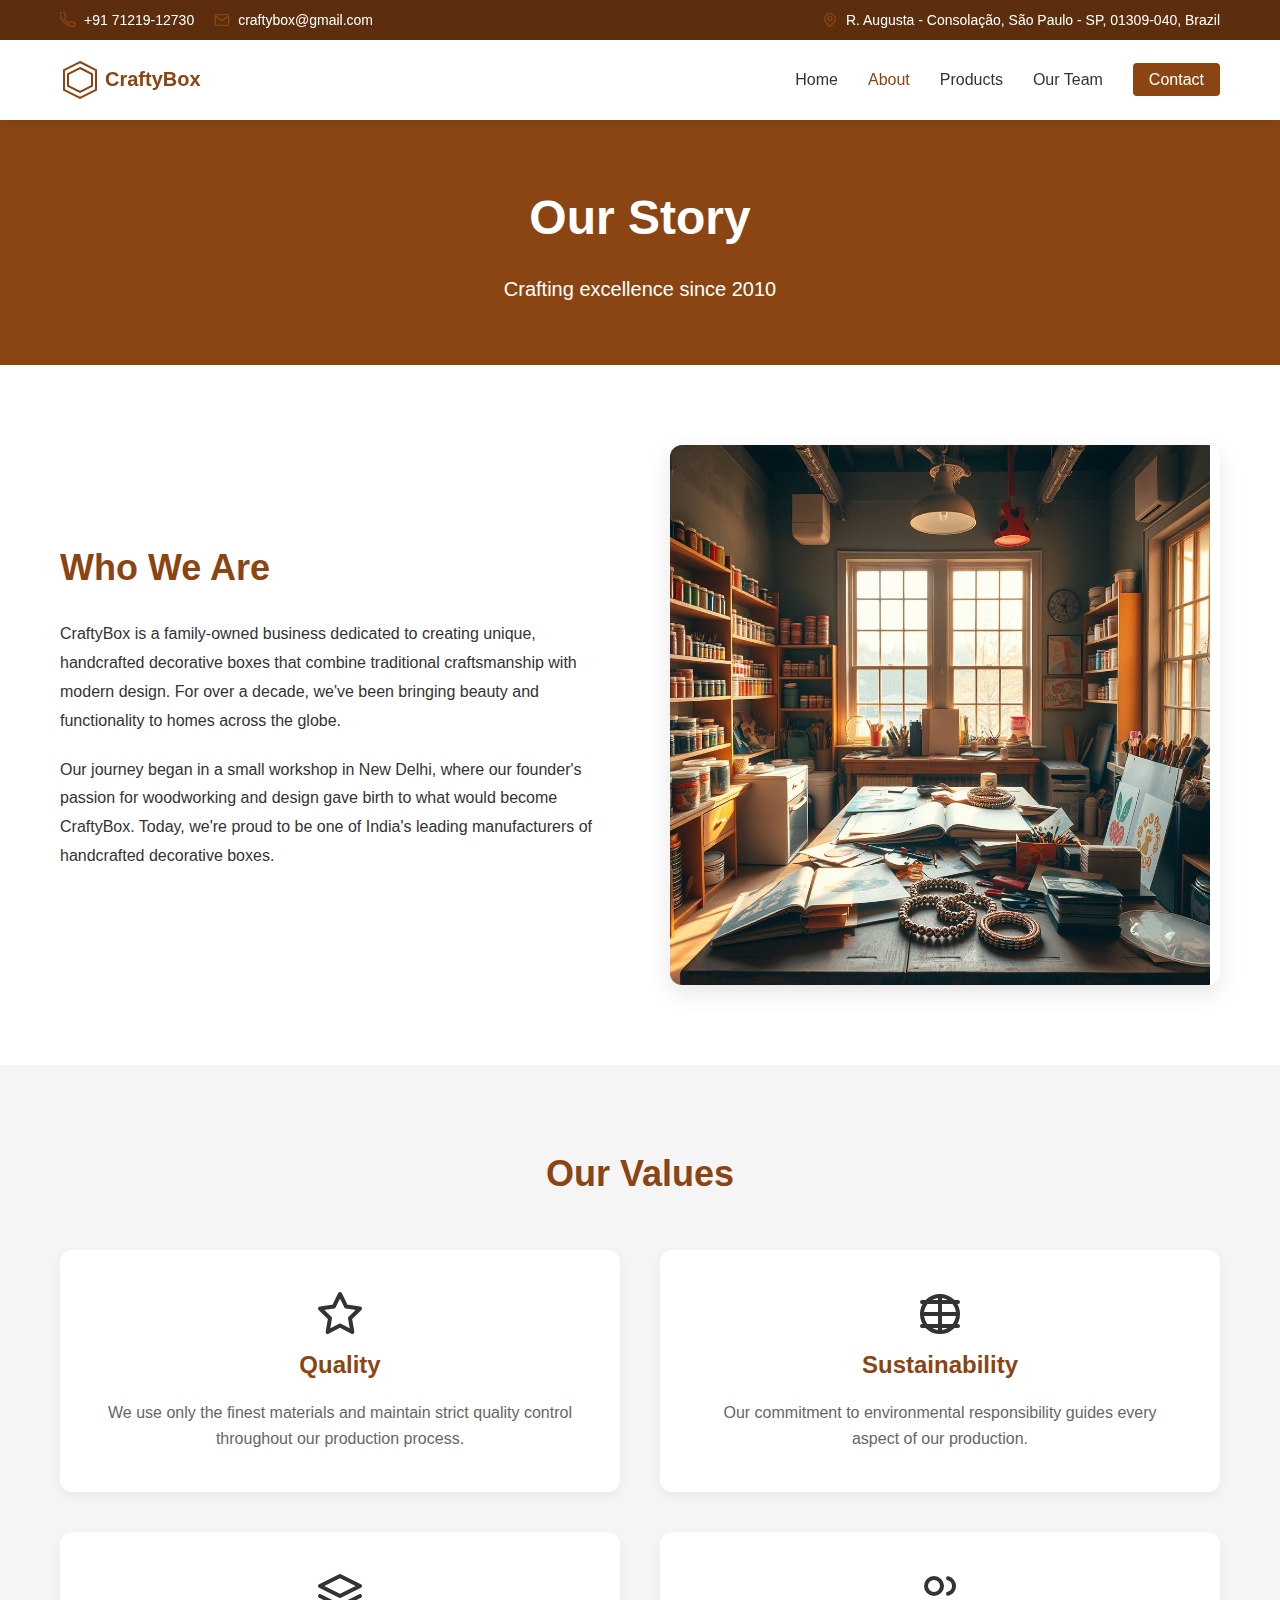
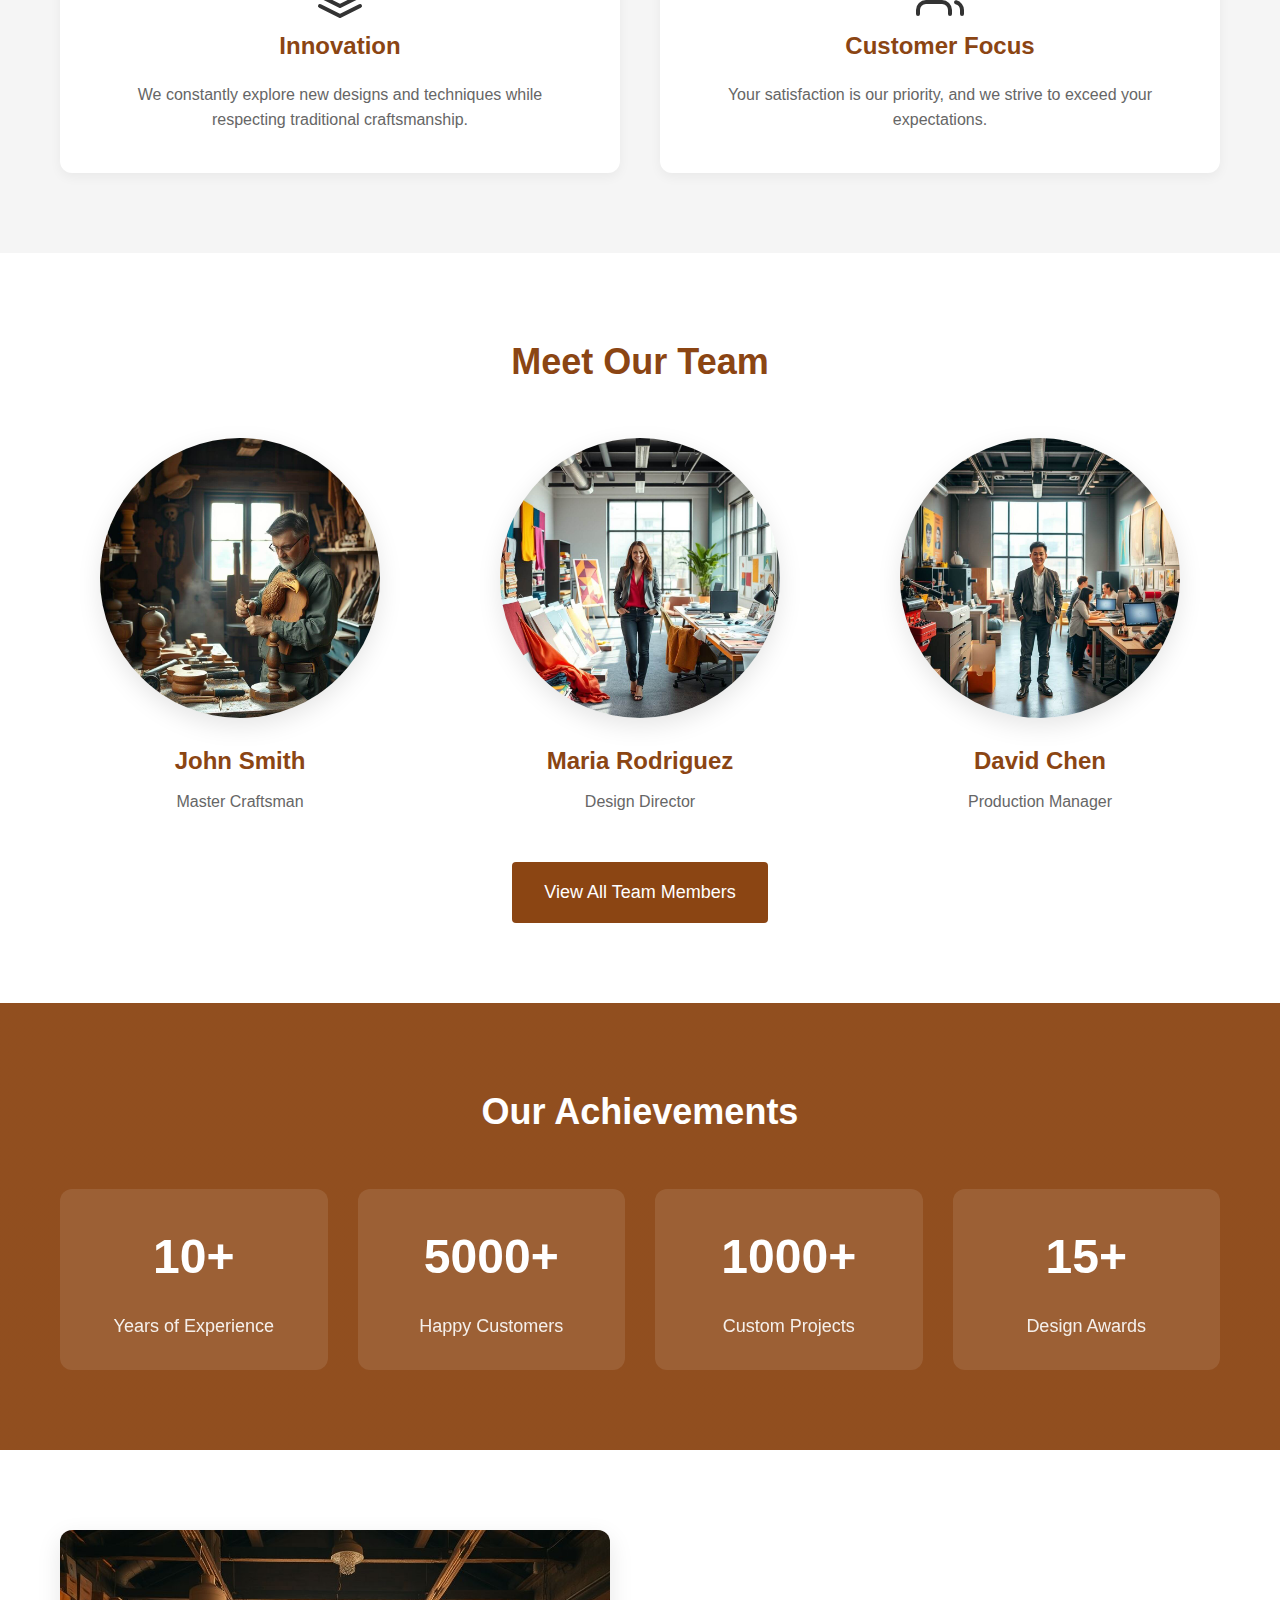
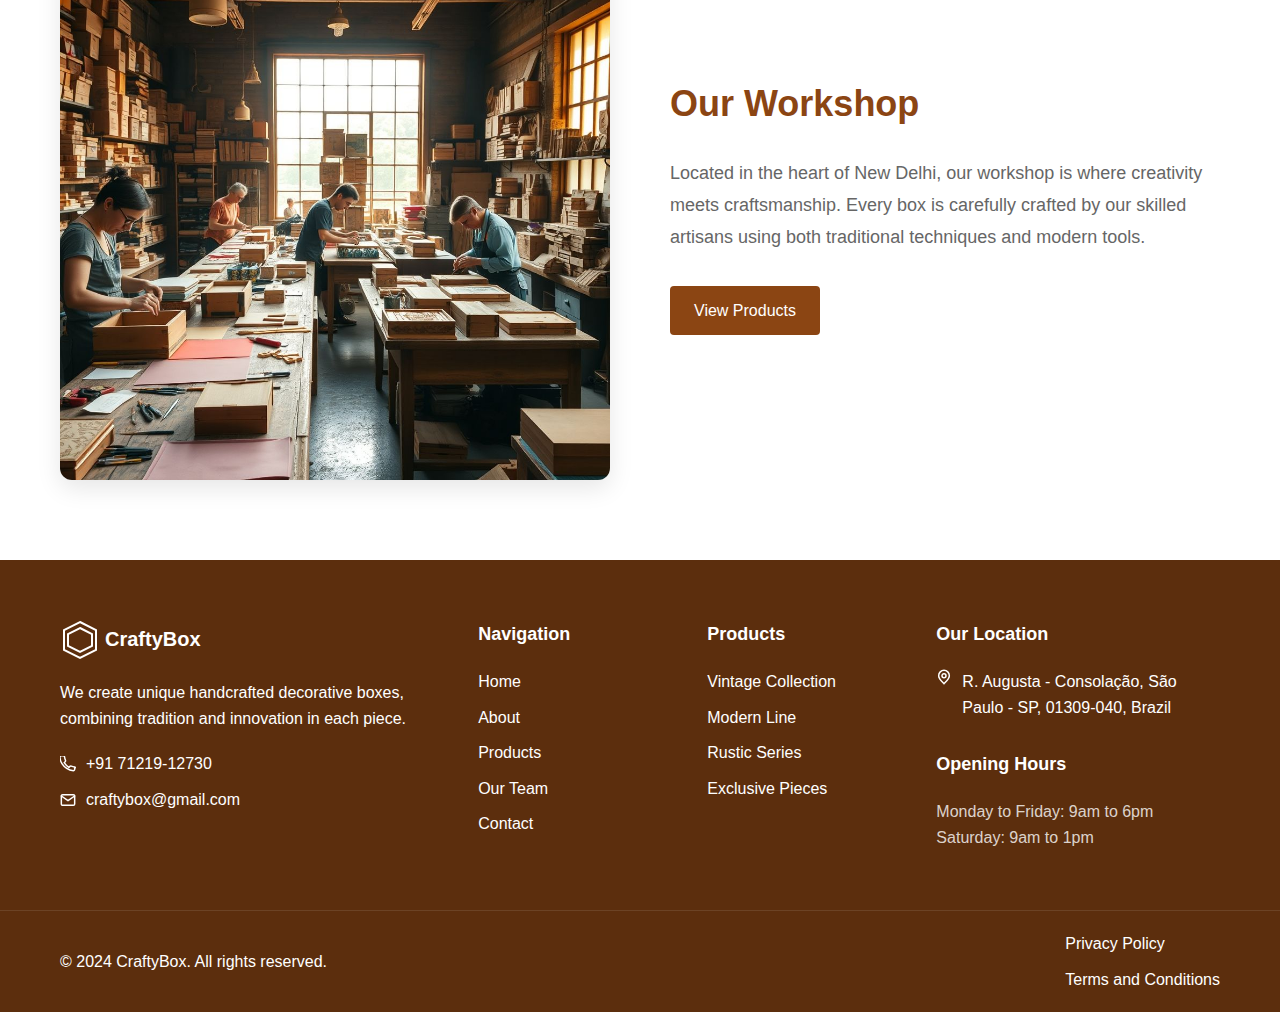
==== about.html @ efa64da4 "Refactor website content and structure: change language from Portuguese to English, update company n" ====
<!DOCTYPE html>
<html lang="en">
<head>
    <meta charset="UTF-8">
    <meta name="viewport" content="width=device-width, initial-scale=1.0">
    <title>About Us - CraftyBox | Handcrafted Decorative Boxes</title>
    <meta name="description" content="Learn about CraftyBox - our story, mission, and the artisans behind our handcrafted decorative boxes.">
    <link rel="stylesheet" href="css/style.css">
    <link rel="icon" type="image/svg+xml" href="img/favicon.svg">
</head>
<body>
    <header class="header">
        <div class="header__top">
            <div class="container">
                <div class="header__contact">
                    <a href="tel:+917121912730">
                        <img src="img/phone.svg" alt="Phone icon" width="16" height="16">
                        +91 71219-12730
                    </a>
                    <a href="mailto:craftybox@gmail.com">
                        <img src="img/email.svg" alt="Email icon" width="16" height="16">
                        craftybox@gmail.com
                    </a>
                </div>
                <div class="header__location">
                    <img src="img/location.svg" alt="Location icon" width="16" height="16">
                    <a href="https://maps.app.goo.gl/5tzUusp45C2kCi3v7" target="_blank">R. Augusta - Consolação, São Paulo - SP, 01309-040, Brazil</a>
                </div>
            </div>
        </div>
        <div class="header__main">
            <div class="container">
                <a href="index.html" class="logo">
                    <img src="img/logo.svg" alt="CraftyBox Logo" width="150" height="40">
                </a>
                <nav class="nav">
                    <ul class="nav__list">
                        <li><a href="index.html" class="nav__link">Home</a></li>
                        <li><a href="about.html" class="nav__link nav__link--active">About</a></li>
                        <li><a href="products.html" class="nav__link">Products</a></li>
                        <li><a href="our-team.html" class="nav__link">Our Team</a></li>
                        <li><a href="contact.html" class="nav__link nav__link--special">Contact</a></li>
                    </ul>
                </nav>
                <button class="burger" aria-label="Open menu">
                    <span></span>
                    <span></span>
                    <span></span>
                </button>
            </div>
        </div>
    </header>

    <main>
        <section class="about-hero">
            <div class="container">
                <h1>Our Story</h1>
                <p>Crafting excellence since 2010</p>
            </div>
        </section>

        <section class="about-intro">
            <div class="container">
                <div class="about-intro__grid">
                    <div class="about-intro__content">
                        <h2>Who We Are</h2>
                        <p>CraftyBox is a family-owned business dedicated to creating unique, handcrafted decorative boxes that combine traditional craftsmanship with modern design. For over a decade, we've been bringing beauty and functionality to homes across the globe.</p>
                        <p>Our journey began in a small workshop in New Delhi, where our founder's passion for woodworking and design gave birth to what would become CraftyBox. Today, we're proud to be one of India's leading manufacturers of handcrafted decorative boxes.</p>
                    </div>
                    <div class="about-intro__image">
                        <img src="img/workshop.jpg" alt="Our workshop" width="540" height="360">
                    </div>
                </div>
            </div>
        </section>

        <section class="values">
            <div class="container">
                <h2>Our Values</h2>
                <div class="values__grid">
                    <div class="values__item">
                        <div class="values__icon">
                            <svg xmlns="http://www.w3.org/2000/svg" width="48" height="48" viewBox="0 0 24 24" fill="none" stroke="currentColor" stroke-width="2" stroke-linecap="round" stroke-linejoin="round">
                                <path d="M12 2l3.09 6.26L22 9.27l-5 4.87 1.18 6.88L12 17.77l-6.18 3.25L7 14.14 2 9.27l6.91-1.01L12 2z"/>
                            </svg>
                        </div>
                        <h3>Quality</h3>
                        <p>We use only the finest materials and maintain strict quality control throughout our production process.</p>
                    </div>
                    <div class="values__item">
                        <div class="values__icon">
                            <svg xmlns="http://www.w3.org/2000/svg" width="48" height="48" viewBox="0 0 24 24" fill="none" stroke="currentColor" stroke-width="2" stroke-linecap="round" stroke-linejoin="round">
                                <path d="M12 3v18M3 12h18M3 6h18M3 18h18"/>
                                <circle cx="12" cy="12" r="9"/>
                            </svg>
                        </div>
                        <h3>Sustainability</h3>
                        <p>Our commitment to environmental responsibility guides every aspect of our production.</p>
                    </div>
                    <div class="values__item">
                        <div class="values__icon">
                            <svg xmlns="http://www.w3.org/2000/svg" width="48" height="48" viewBox="0 0 24 24" fill="none" stroke="currentColor" stroke-width="2" stroke-linecap="round" stroke-linejoin="round">
                                <polygon points="12 2 2 7 12 12 22 7 12 2"/>
                                <polyline points="2 17 12 22 22 17"/>
                                <polyline points="2 12 12 17 22 12"/>
                            </svg>
                        </div>
                        <h3>Innovation</h3>
                        <p>We constantly explore new designs and techniques while respecting traditional craftsmanship.</p>
                    </div>
                    <div class="values__item">
                        <div class="values__icon">
                            <svg xmlns="http://www.w3.org/2000/svg" width="48" height="48" viewBox="0 0 24 24" fill="none" stroke="currentColor" stroke-width="2" stroke-linecap="round" stroke-linejoin="round">
                                <path d="M17 21v-2a4 4 0 0 0-4-4H5a4 4 0 0 0-4 4v2"/>
                                <circle cx="9" cy="7" r="4"/>
                                <path d="M23 21v-2a4 4 0 0 0-3-3.87"/>
                                <path d="M16 3.13a4 4 0 0 1 0 7.75"/>
                            </svg>
                        </div>
                        <h3>Customer Focus</h3>
                        <p>Your satisfaction is our priority, and we strive to exceed your expectations.</p>
                    </div>
                </div>
            </div>
        </section>

        <section class="team">
            <div class="container">
                <h2>Meet Our Team</h2>
                <div class="team__grid">
                    <div class="team__member">
                        <img src="img/team-1.jpg" alt="John Smith" width="280" height="280">
                        <h3>John Smith</h3>
                        <p>Master Craftsman</p>
                    </div>
                    <div class="team__member">
                        <img src="img/team-2.jpg" alt="Maria Rodriguez" width="280" height="280">
                        <h3>Maria Rodriguez</h3>
                        <p>Design Director</p>
                    </div>
                    <div class="team__member">
                        <img src="img/team-3.jpg" alt="David Chen" width="280" height="280">
                        <h3>David Chen</h3>
                        <p>Production Manager</p>
                    </div>
                </div>
                <div class="team__action">
                    <a href="our-team.html" class="btn btn--large">View All Team Members</a>
                </div>
            </div>
        </section>

        <section class="achievements">
            <div class="container">
                <h2>Our Achievements</h2>
                <div class="achievements__grid">
                    <div class="achievements__item">
                        <span class="achievements__number">10+</span>
                        <p>Years of Experience</p>
                    </div>
                    <div class="achievements__item">
                        <span class="achievements__number">5000+</span>
                        <p>Happy Customers</p>
                    </div>
                    <div class="achievements__item">
                        <span class="achievements__number">1000+</span>
                        <p>Custom Projects</p>
                    </div>
                    <div class="achievements__item">
                        <span class="achievements__number">15+</span>
                        <p>Design Awards</p>
                    </div>
                </div>
            </div>
        </section>

        <section class="workshop">
            <div class="container">
                <div class="workshop__grid">
                    <div class="workshop__image">
                        <img src="img/workshop-2.jpg" alt="Our workshop interior" width="540" height="360">
                    </div>
                    <div class="workshop__content">
                        <h2>Our Workshop</h2>
                        <p>Located in the heart of New Delhi, our workshop is where creativity meets craftsmanship. Every box is carefully crafted by our skilled artisans using both traditional techniques and modern tools.</p>
                        <a href="products.html" class="btn">View Products</a>
                    </div>
                </div>
            </div>
        </section>
    </main>

    <footer class="footer">
        <div class="footer__main">
            <div class="container">
                <div class="footer__grid">
                    <div class="footer__about">
                        <a href="index.html" class="footer__logo">
                            <img src="img/logo-white.svg" alt="CraftyBox Logo" width="150" height="40">
                        </a>
                        <p>We create unique handcrafted decorative boxes, combining tradition and innovation in each piece.</p>
                        <div class="footer__contact">
                            <a href="tel:+917121912730">
                                <img src="img/phone-white.svg" alt="Phone icon" width="16" height="16">
                                +91 71219-12730
                            </a>
                            <a href="mailto:craftybox@gmail.com">
                                <img src="img/email-white.svg" alt="Email icon" width="16" height="16">
                                craftybox@gmail.com
                            </a>
                        </div>
                    </div>
                    <div class="footer__nav">
                        <h4>Navigation</h4>
                        <ul>
                            <li><a href="index.html">Home</a></li>
                            <li><a href="about.html">About</a></li>
                            <li><a href="products.html">Products</a></li>
                            <li><a href="our-team.html">Our Team</a></li>
                            <li><a href="contact.html">Contact</a></li>
                        </ul>
                    </div>
                    <div class="footer__products">
                        <h4>Products</h4>
                        <ul>
                            <li><a href="products.html#vintage">Vintage Collection</a></li>
                            <li><a href="products.html#modern">Modern Line</a></li>
                            <li><a href="products.html#rustic">Rustic Series</a></li>
                            <li><a href="products.html#exclusive">Exclusive Pieces</a></li>
                        </ul>
                    </div>
                    <div class="footer__location">
                        <h4>Our Location</h4>
                        <address>
                            <a href="https://maps.app.goo.gl/5tzUusp45C2kCi3v7" target="_blank">
                                <img src="img/location-white.svg" alt="Location icon" width="16" height="16">
                                R. Augusta - Consolação, São Paulo - SP, 01309-040, Brazil
                            </a>
                        </address>
                        <div class="footer__hours">
                            <h4>Opening Hours</h4>
                            <p>Monday to Friday: 9am to 6pm<br>
                            Saturday: 9am to 1pm</p>
                        </div>
                    </div>
                </div>
            </div>
        </div>
        <div class="footer__bottom">
            <div class="container">
                <div class="footer__bottom-content">
                    <p>&copy; 2024 CraftyBox. All rights reserved.</p>
                    <ul class="footer__links">
                        <li><a href="privacy-policy.html">Privacy Policy</a></li>
                        <li><a href="terms-conditions.html">Terms and Conditions</a></li>
                    </ul>
                </div>
            </div>
        </div>
    </footer>

    <div class="scroll-top">
        <button class="scroll-top__btn" aria-label="Back to top">
            <img src="img/arrow-up.svg" alt="Arrow up" width="24" height="24">
        </button>
    </div>

    <script src="js/main.js"></script>
</body>
</html>
---- css/style.css ----
/* Base */
:root {
    --color-primary: #8B4513;
    --color-primary-dark: #5C2E0D;
    --color-secondary: #D2691E;
    --color-text: #333;
    --color-text-light: #666;
    --color-bg: #FFF;
    --color-bg-light: #F5F5F5;
    --color-bg-hover: #F0F0F0;
    --color-border: #DDD;
    --font-main: 'Roboto', sans-serif;
    --container-width: 1200px;
    --header-height: 120px;
    --header-top-height: 40px;
}

/* Reset */
*, *::before, *::after {
    margin: 0;
    padding: 0;
    box-sizing: border-box;
}

html {
    scroll-behavior: smooth;
}

body {
    font-family: var(--font-main);
    color: var(--color-text);
    line-height: 1.6;
    overflow-x: hidden;
}

img {
    max-width: 100%;
    height: auto;
    display: block;
}

a {
    color: inherit;
    text-decoration: none;
}

ul {
    list-style: none;
}

/* Container */
.container {
    max-width: var(--container-width);
    margin: 0 auto;
    padding: 0 20px;
}

/* Button */
.btn {
    display: inline-block;
    padding: 12px 24px;
    background-color: var(--color-primary);
    color: white;
    border: none;
    border-radius: 4px;
    cursor: pointer;
    transition: background-color 0.3s;
    text-align: center;
}

.btn:hover {
    background-color: var(--color-primary-dark);
}

.btn--outline {
    background-color: transparent;
    border: 2px solid var(--color-primary);

}

.btn--outline:hover {
    background-color: var(--color-primary);
}

.btn--small {
    padding: 8px 16px;
    font-size: 14px;
}

.btn--large {
    padding: 16px 32px;
    font-size: 18px;
}

/* Header */
.header {
    position: fixed;
    top: 0;
    left: 0;
    width: 100%;
    background-color: var(--color-bg);
    box-shadow: 0 2px 10px rgba(0, 0, 0, 0.1);
    z-index: 100;
}

.header__top {
    background-color: var(--color-primary-dark);
    color: white;
    height: var(--header-top-height);
}

.header__top .container {
    display: flex;
    justify-content: space-between;
    align-items: center;
    height: 100%;
}

.header__contact {
    display: flex;
    gap: 20px;
}

.header__contact a,
.header__location {
    display: flex;
    align-items: center;
    gap: 8px;
    font-size: 14px;
}

.header__main {
    height: calc(var(--header-height) - var(--header-top-height));
}

.header__main .container {
    display: flex;
    align-items: center;
    justify-content: space-between;
    height: 100%;
}

.logo {
    display: block;
}

.logo img {
    height: 40px;
    width: auto;
}

/* Navigation */
.nav__list {
    display: flex;
    gap: 30px;
    align-items: center;
}

.nav__link {
    font-weight: 500;
    transition: color 0.3s;
}

.nav__link:hover,
.nav__link--active {
    color: var(--color-primary);
}

.nav__link--special {
    padding: 8px 16px;
    background-color: var(--color-primary);
    color: white;
    border-radius: 4px;
}

.nav__link--special:hover {
    background-color: var(--color-primary-dark);
    color: white;
}

/* Burger Menu */
.burger {
    display: none;
    background: none;
    border: none;
    cursor: pointer;
    padding: 10px;
}

.burger span {
    display: block;
    width: 25px;
    height: 2px;
    background-color: var(--color-text);
    margin: 5px 0;
    transition: 0.3s;
}

/* Hero Section */
.hero {
    margin-top: var(--header-height);
    position: relative;
    height: calc(100vh - var(--header-height));
		max-height: 600px;
    min-height: 600px;
    overflow: hidden;
}

.hero__slider {
    height: 100%;
}

.hero__slide {
    position: absolute;
    top: 0;
    left: 0;
    width: 100%;
    height: 100%;
    opacity: 0;
    transition: opacity 0.5s;
}

.hero__slide.active {
    opacity: 1;
}

.hero__slide::before {
    content: '';
    position: absolute;
    top: 0;
    left: 0;
    width: 100%;
    height: 100%;
    background: rgba(0, 0, 0, 0.5);
    z-index: 2;
}

.hero__bg {
    position: absolute;
    top: 0;
    left: 0;
    width: 100%;
    height: 100%;
    object-fit: cover;
    z-index: 1;
}

.hero__content {
    position: relative;
    z-index: 3;
    padding: 100px 0;
    color: white;
    text-shadow: 0 2px 4px rgba(0, 0, 0, 0.3);
    max-width: 600px;
}

.hero__content h1 {
    font-size: 48px;
    margin-bottom: 20px;
}

.hero__content p {
    font-size: 20px;
    margin-bottom: 30px;
}

.hero__buttons {
    display: flex;
    gap: 20px;
}

.hero__dots {
    position: absolute;
    bottom: 30px;
    left: 50%;
    transform: translateX(-50%);
    display: flex;
    gap: 10px;
    z-index: 3;
}

.hero__dot {
    width: 12px;
    height: 12px;
    border-radius: 50%;
    background-color: rgba(255, 255, 255, 0.5);
    cursor: pointer;
    transition: background-color 0.3s;
}

.hero__dot.active {
    background-color: white;
}

/* Categories Section */
.categories {
    padding: 100px 0;
}

.categories h2 {
    text-align: center;
    margin-bottom: 60px;
    font-size: 42px;
    color: var(--color-primary);
}

.categories__tabs {
    max-width: 1000px;
    margin: 0 auto;
}

.categories__nav {
    display: flex;
    justify-content: center;
    gap: 30px;
    margin-bottom: 50px;
}

.tab-btn {
    padding: 12px 24px;
    border: none;
    background: none;
    cursor: pointer;
    font-weight: 500;
    font-size: 18px;
    color: var(--color-text-light);
    transition: color 0.3s;
    position: relative;
}

.tab-btn::after {
    content: '';
    position: absolute;
    bottom: -2px;
    left: 0;
    width: 100%;
    height: 2px;
    background-color: var(--color-primary);
    transform: scaleX(0);
    transition: transform 0.3s;
}

.tab-btn.active {
    color: var(--color-primary);
}

.tab-btn.active::after {
    transform: scaleX(1);
}

.tab-content {
    display: none;
}

.tab-content.active {
    display: block;
}

.category-card {
    display: grid;
    grid-template-columns: 1.2fr 1fr;
    gap: 40px;
    align-items: center;
}

.category-card img {
    border-radius: 12px;
    box-shadow: 0 5px 20px rgba(0, 0, 0, 0.1);
}

.category-card__info {
    padding: 30px;
}

.category-card__info h3 {
    margin-bottom: 20px;
    font-size: 32px;
    color: var(--color-primary);
}

.category-card__info p {
    margin-bottom: 30px;
    color: var(--color-text-light);
    font-size: 18px;
    line-height: 1.7;
}

/* Features Section */
.features {
    padding: 80px 0;
    background-color: var(--color-bg-alt);
}

.features__grid {
    display: grid;
    grid-template-columns: repeat(auto-fit, minmax(300px, 1fr));
    gap: 40px;
}

.feature {
    display: flex;
    align-items: flex-start;
    gap: 20px;
}

.feature__icon {
    flex-shrink: 0;
    width: 48px;
    height: 48px;
}

.feature__content h3 {
    margin-bottom: 10px;
    font-size: 24px;
    color: var(--color-primary);
}

.feature__content p {
    font-size: 18px;
    line-height: 1.6;
    color: var(--color-text-light);
}

/* Process Section */
.process {
    padding: 80px 0;
}

.process h2 {
    text-align: center;
    margin-bottom: 50px;
    font-size: 42px;
    color: var(--color-primary);
}

.process__steps {
    display: grid;
    grid-template-columns: repeat(auto-fit, minmax(250px, 1fr));
    gap: 30px;
}

.step {
    text-align: center;
    padding: 30px;
    background-color: var(--color-bg-alt);
    border-radius: 8px;
    position: relative;
}

.step__number {
    position: absolute;
    top: -20px;
    left: 50%;
    transform: translateX(-50%);
    width: 40px;
    height: 40px;
    background-color: var(--color-primary);
    color: white;
    border-radius: 50%;
    display: flex;
    align-items: center;
    justify-content: center;
    font-weight: bold;
}

.step h3 {
    margin: 20px 0 10px;
    font-size: 24px;
    color: var(--color-primary);
}

.step p {
    font-size: 18px;
    line-height: 1.6;
    color: var(--color-text-light);
}

/* Testimonials Section */
.testimonials {
    padding: 80px 0;
    background-color: var(--color-bg-alt);
}

.testimonials h2 {
    text-align: center;
    margin-bottom: 50px;
    font-size: 36px;
    color: var(--color-primary);
}

.testimonials__slider {
    position: relative;
    max-width: 800px;
    margin: 0 auto;
    padding: 20px 0;
}

.testimonials__track {
    position: relative;
    height: 300px;
    overflow: hidden;
}

.testimonial {
    position: absolute;
    top: 0;
    left: 0;
    width: 100%;
    height: 100%;
    padding: 30px;
    background-color: white;
    border-radius: 10px;
    box-shadow: 0 5px 20px rgba(0, 0, 0, 0.1);
    transition: transform 0.5s ease, opacity 0.5s ease;
}

.testimonial__content {
    font-size: 18px;
    font-style: italic;
    color: var(--color-text);
    margin-bottom: 30px;
    line-height: 1.6;
}

.testimonial__content p {
    position: relative;
    padding: 0 20px;
}

.testimonial__content p::before,
.testimonial__content p::after {
    content: '"';
    font-size: 48px;
    color: var(--color-primary);
    opacity: 0.2;
    position: absolute;
}

.testimonial__content p::before {
    left: -10px;
    top: -10px;
}

.testimonial__content p::after {
    right: -10px;
    bottom: -30px;
}

.testimonial__author {
    display: flex;
    align-items: center;
    gap: 15px;
}

.testimonial__author img {
    width: 60px;
    height: 60px;
    border-radius: 50%;
    object-fit: cover;
    border: 3px solid var(--color-primary);
}

.testimonial__author h4 {
    font-size: 18px;
    color: var(--color-primary);
    margin-bottom: 5px;
}

.testimonial__author p {
    font-size: 14px;
    color: var(--color-text-light);
}

.testimonials__arrows {
    position: absolute;
    top: 50%;
    left: -30px;
    right: -30px;
    transform: translateY(-50%);
    display: flex;
    justify-content: space-between;
    z-index: 1;
}

.arrow-btn {
    width: 40px;
    height: 40px;
    border: none;
    border-radius: 50%;
    background-color: white;
    cursor: pointer;
    box-shadow: 0 2px 10px rgba(0, 0, 0, 0.1);
    display: flex;
    align-items: center;
    justify-content: center;
    transition: transform 0.3s, background-color 0.3s;
}

.arrow-btn:hover {
    transform: scale(1.1);
    background-color: var(--color-primary);
}

.arrow-btn:hover img {
    filter: brightness(0) invert(1);
}

/* CTA Section */
.cta {
    padding: 80px 0;
    background-color: var(--color-primary);
    color: white;
}

.cta__content {
    text-align: center;
    max-width: 600px;
    margin: 0 auto;
}

.cta__content h2 {
    font-size: 36px;
    margin-bottom: 20px;
}

.cta__content p {
    margin-bottom: 30px;
}

.cta .btn {
    background-color: white;
    color: var(--color-primary);
}

.cta .btn:hover {
    background-color: var(--color-bg-alt);
}

/* Footer */
.footer {
    background-color: var(--color-primary-dark);
    color: white;
}

.footer__main {
    padding: 60px 0;
}

.footer__grid {
    display: grid;
    grid-template-columns: 2fr 1fr 1fr 1.5fr;
    gap: 40px;
}

.footer__about p {
    margin: 20px 0;
}

.footer__contact {
    display: flex;
    flex-direction: column;
    gap: 10px;
}

.footer__contact a {
    display: flex;
    align-items: center;
    gap: 10px;
}

.footer h4 {
    margin-bottom: 20px;
    font-size: 18px;
}

.footer ul {
    display: flex;
    flex-direction: column;
    gap: 10px;
}

.footer__location address {
    font-style: normal;
    margin-bottom: 30px;
}

.footer__location a {
    display: flex;
    align-items: flex-start;
    gap: 10px;
}

.footer__hours p {
    color: rgba(255, 255, 255, 0.8);
}

.footer__bottom {
    padding: 20px 0;
    border-top: 1px solid rgba(255, 255, 255, 0.1);
}

.footer__bottom-content {
    display: flex;
    justify-content: space-between;
    align-items: center;
}

.footer__links {
    display: flex;
    gap: 20px;
}

/* Scroll Top Button */
.scroll-top {
    position: fixed;
    bottom: 30px;
    right: 30px;
    z-index: 99;
}

.scroll-top__btn {
    width: 40px;
    height: 40px;
    background-color: white;
    border: none;
    border-radius: 50%;
    cursor: pointer;
    box-shadow: 0 2px 10px rgba(0, 0, 0, 0.1);
    display: flex;
    align-items: center;
    justify-content: center;
    transition: transform 0.3s;
    opacity: 0;
    visibility: hidden;
}

.scroll-top__btn.visible {
    opacity: 1;
    visibility: visible;
}

.scroll-top__btn:hover {
    transform: translateY(-5px);
}

/* Media Queries */
@media (max-width: 1024px) {
    .footer__grid {
        grid-template-columns: repeat(2, 1fr);
    }

    .testimonials__arrows {
        position: static;
        transform: none;
        margin-top: 30px;
    }
}

@media (max-width: 768px) {
    :root {
        --header-height: 100px;
    }

    .header__top {
        display: none;
    }

    .burger {
        display: block;
    }

    .nav {
        position: fixed;
        top: calc(var(--header-height) - 45px);
        left: 0;
        width: 100%;
        height: calc(100vh - var(--header-height) + 45px);
        background-color: var(--color-bg);
        transform: translateX(-100%);
        transition: transform 0.3s;
    }

    .nav.active {
        transform: translateX(0);
    }

    .nav__list {
        flex-direction: column;
        align-items: center;
        padding: 30px 0;
        gap: 20px;
    }

    .hero__content {
        text-align: center;
        margin: 0 auto;
    }

    .hero__buttons {
        justify-content: center;
    }

    .category-card {
        grid-template-columns: 1fr;
    }

    .feature {
        flex-direction: column;
        align-items: center;
        text-align: center;
    }

    .footer__grid {
        grid-template-columns: 1fr;
    }

    .footer__bottom-content {
        flex-direction: column;
        gap: 20px;
        text-align: center;
    }

    .testimonials__track {
        height: 350px;
    }

    .testimonials__arrows {
        position: static;
        transform: none;
        margin-top: 20px;
        padding: 0 20px;
    }

    .testimonial {
        padding: 20px;
    }

    .testimonial__content {
        font-size: 16px;
    }
}

@media (max-width: 480px) {
    .hero__content h1 {
        font-size: 36px;
    }

    .hero__buttons {
        flex-direction: column;
    }

    .categories__nav {
        flex-wrap: wrap;
    }

    .process__steps {
        grid-template-columns: 1fr;
    }
}

/* Products Page */
.products-hero {
    padding: 60px 0 60px;
    background-color: var(--color-primary);
    color: white;
    text-align: center;
    margin-top: var(--header-height);
}

.products-hero h1 {
    font-size: 48px;
    margin-bottom: 20px;
}

.products-hero p {
    font-size: 20px;
    max-width: 600px;
    margin: 0 auto;
    opacity: 0.9;
}

.collection {
    padding: 80px 0;
}

.collection:nth-child(even) {
    background-color: var(--color-bg-alt);
}

.collection__header {
    text-align: center;
    max-width: 800px;
    margin: 0 auto 50px;
}

.collection__header h2 {
    font-size: 36px;
    color: var(--color-primary);
    margin-bottom: 20px;
}

.collection__header p {
    color: var(--color-text-light);
    font-size: 18px;
}

.products-grid {
    display: grid;
    grid-template-columns: repeat(auto-fit, minmax(280px, 1fr));
    gap: 30px;
}

.product-card {
    background-color: white;
    border-radius: 10px;
    overflow: hidden;
    box-shadow: 0 5px 20px rgba(0, 0, 0, 0.1);
    transition: transform 0.3s;
}

.product-card:hover {
    transform: translateY(-5px);
}

.product-card__image {
    position: relative;
    padding-bottom: 75%;
}

.product-card__image img {
    position: absolute;
    top: 0;
    left: 0;
    width: 100%;
    height: 100%;
    object-fit: cover;
}

.product-card__content {
    padding: 20px;
}

.product-card__content h3 {
    font-size: 20px;
    margin-bottom: 10px;
    color: var(--color-primary);
}

.product-card__content p {
    color: var(--color-text-light);
    margin-bottom: 20px;
    font-size: 14px;
    line-height: 1.6;
}

.product-card__footer {
    display: flex;
    justify-content: space-between;
    align-items: center;
}

.product-card__price {
    font-size: 20px;
    font-weight: bold;
    color: var(--color-primary);
}

.custom-order {
    padding: 80px 0;
    background-color: var(--color-primary);
    color: white;
}

.custom-order__content {
    text-align: center;
    max-width: 600px;
    margin: 0 auto;
}

.custom-order__content h2 {
    font-size: 36px;
    margin-bottom: 20px;
}

.custom-order__content p {
    margin-bottom: 30px;
    opacity: 0.9;
}

.custom-order .btn {
    background-color: white;
    color: var(--color-primary);
}

.custom-order .btn:hover {
    background-color: var(--color-bg-alt);
}

@media (max-width: 768px) {
    .products-hero {
        padding: 80px 0 40px;
    }

    .products-hero h1 {
        font-size: 36px;
    }

    .products-hero p {
        font-size: 16px;
    }

    .collection {
        padding: 60px 0;
    }

    .collection__header h2 {
        font-size: 28px;
    }

    .collection__header p {
        font-size: 16px;
    }

    .products-grid {
        grid-template-columns: repeat(auto-fit, minmax(250px, 1fr));
        gap: 20px;
    }

    .custom-order__content h2 {
        font-size: 28px;
    }
}

@media (max-width: 480px) {
    .products-hero h1 {
        font-size: 28px;
    }

    .product-card__content {
        padding: 15px;
    }

    .product-card__price {
        font-size: 18px;
    }
}

/* Contact Page */
.contact-hero {
    padding: 120px 0 60px;
    background-color: var(--color-primary);
    color: white;
    text-align: center;
    margin-top: var(--header-height);
}

.contact-hero h1 {
    font-size: 48px;
    margin-bottom: 20px;
}

.contact-hero p {
    font-size: 20px;
    max-width: 600px;
    margin: 0 auto;
    opacity: 0.9;
}

.contact-info {
    padding: 80px 0;
    background-color: var(--color-bg-alt);
}

.contact-info__grid {
    display: grid;
    grid-template-columns: repeat(3, 1fr);
    gap: 30px;
}

.contact-info__item {
    text-align: center;
    padding: 40px 20px;
    background-color: white;
    border-radius: 10px;
    box-shadow: 0 5px 20px rgba(0, 0, 0, 0.1);
}

.contact-info__icon {
    width: 64px;
    height: 64px;
    margin: 0 auto 20px;
    background-color: var(--color-bg-alt);
    border-radius: 50%;
    display: flex;
    align-items: center;
    justify-content: center;
}

.contact-info__item h3 {
    font-size: 24px;
    color: var(--color-primary);
    margin-bottom: 10px;
}

.contact-info__item p {
    color: var(--color-text-light);
    margin-bottom: 15px;
}

.contact-info__item a {
    color: var(--color-primary);
    font-weight: 500;
    transition: color 0.3s;
}

.contact-info__item a:hover {
    color: var(--color-primary-dark);
}

.contact-form {
    padding: 80px 0;
}

.contact-form__grid {
    display: grid;
    grid-template-columns: 1fr 2fr;
    gap: 60px;
    align-items: start;
}

.contact-form__content h2 {
    font-size: 36px;
    color: var(--color-primary);
    margin-bottom: 20px;
}

.contact-form__content p {
    color: var(--color-text-light);
    margin-bottom: 40px;
}

.contact-form__info {
    background-color: var(--color-bg-alt);
    padding: 30px;
    border-radius: 10px;
}

.contact-form__info h3 {
    font-size: 20px;
    color: var(--color-primary);
    margin-bottom: 10px;
}

.contact-form__info p {
    margin-bottom: 20px;
}

.contact-form__info address {
    font-style: normal;
}

.contact-form__info address a {
    color: var(--color-text);
    transition: color 0.3s;
}

.contact-form__info address a:hover {
    color: var(--color-primary);
}

.contact-form__form {
    background-color: white;
    padding: 40px;
    border-radius: 10px;
    box-shadow: 0 5px 20px rgba(0, 0, 0, 0.1);
}

.form-group {
    margin-bottom: 20px;
}

.form-group--checkbox {
    display: flex;
    align-items: flex-start;
    gap: 10px;
}

.form-group--checkbox input[type="checkbox"] {
    margin-top: 4px;
    width: 16px;
    height: 16px;
    cursor: pointer;
}

.form-group--checkbox label {
    font-size: 14px;
    line-height: 1.5;
    color: var(--color-text);
}

.form-group--checkbox a {
    color: var(--color-primary);
    text-decoration: none;
    transition: color 0.3s;
}

.form-group--checkbox a:hover {
    color: var(--color-primary-dark);
}

.form-group label {
    display: block;
    margin-bottom: 8px;
    color: var(--color-text);
    font-weight: 500;
}

.form-group input,
.form-group select,
.form-group textarea {
    width: 100%;
    padding: 12px;
    border: 1px solid var(--color-border);
    border-radius: 4px;
    font-family: inherit;
    font-size: 16px;
    transition: border-color 0.3s;
}

.form-group input:focus,
.form-group select:focus,
.form-group textarea:focus {
    outline: none;
    border-color: var(--color-primary);
}

.form-group textarea {
    resize: vertical;
    min-height: 120px;
}

.map {
    height: 450px;
}

.map iframe {
    width: 100%;
    height: 100%;
    border: none;
}

@media (max-width: 1024px) {
    .contact-form__grid {
        grid-template-columns: 1fr;
        gap: 40px;
    }
}

@media (max-width: 768px) {
    .contact-hero {
        padding: 80px 0 40px;
    }

    .contact-hero h1 {
        font-size: 36px;
    }

    .contact-hero p {
        font-size: 16px;
    }

    .contact-info__grid {
        grid-template-columns: 1fr;
    }

    .contact-form {
        padding: 60px 0;
    }

    .contact-form__form {
        padding: 30px 20px;
    }
}

@media (max-width: 480px) {
    .contact-hero h1 {
        font-size: 28px;
    }

    .contact-info__item {
        padding: 30px 15px;
    }

    .contact-form__content h2 {
        font-size: 28px;
    }
}

/* Timeline Section */
.timeline {
    padding: 80px 0;
    background-color: var(--color-bg-alt);
}

.timeline h2 {
    text-align: center;
    margin-bottom: 60px;
    font-size: 36px;
    color: var(--color-primary);
}

.timeline__content {
    position: relative;
    max-width: 800px;
    margin: 0 auto;
    padding: 0 20px;
}

.timeline__content::before {
    content: '';
    position: absolute;
    top: 0;
    left: calc(120px + 20px);
    height: 100%;
    width: 2px;
    background-color: var(--color-primary);
}

.timeline__item {
    display: flex;
    gap: 40px;
    margin-bottom: 40px;
}

.timeline__item:last-child {
    margin-bottom: 0;
}

.timeline__date {
    flex: 0 0 120px;
    font-size: 24px;
    font-weight: bold;
    color: var(--color-primary);
    text-align: right;
    padding-top: 3px;
}

.timeline__info {
    position: relative;
    flex: 1;
    padding-left: 40px;
}

.timeline__info::before {
    content: '';
    position: absolute;
    left: -6px;
    top: 8px;
    width: 16px;
    height: 16px;
    border-radius: 50%;
    background-color: var(--color-primary);
    border: 4px solid var(--color-bg-alt);
}

.timeline__info h3 {
    font-size: 20px;
    margin-bottom: 10px;
    color: var(--color-primary);
}

.timeline__info p {
    color: var(--color-text-light);
    line-height: 1.6;
}

/* Gallery Section */
.gallery {
    padding: 80px 0;
}

.gallery h2 {
    text-align: center;
    margin-bottom: 20px;
    font-size: 36px;
    color: var(--color-primary);
}

.gallery__subtitle {
    text-align: center;
    color: var(--color-text-light);
    margin-bottom: 50px;
    font-size: 18px;
}

.gallery__grid {
    display: grid;
    grid-template-columns: repeat(3, 1fr);
    gap: 30px;
}

.gallery__item {
    position: relative;
    border-radius: 10px;
    overflow: hidden;
    aspect-ratio: 1;
}

.gallery__item img {
    width: 100%;
    height: 100%;
    object-fit: cover;
    transition: transform 0.5s;
}

.gallery__overlay {
    position: absolute;
    top: 0;
    left: 0;
    width: 100%;
    height: 100%;
    background: rgba(139, 69, 19, 0.8);
    color: white;
    display: flex;
    flex-direction: column;
    justify-content: center;
    align-items: center;
    text-align: center;
    padding: 20px;
    opacity: 0;
    transition: opacity 0.3s;
}

.gallery__item:hover img {
    transform: scale(1.1);
}

.gallery__item:hover .gallery__overlay {
    opacity: 1;
}

.gallery__overlay h3 {
    font-size: 24px;
    margin-bottom: 10px;
}

.gallery__overlay p {
    font-size: 16px;
    opacity: 0.9;
}

@media (max-width: 1024px) {
    .gallery__grid {
        grid-template-columns: repeat(2, 1fr);
    }
}

@media (max-width: 768px) {
    .timeline__content {
        padding-left: 0;
    }

    .timeline__content::before {
        left: 20px;
    }

    .timeline__item {
        flex-direction: column;
        gap: 10px;
    }

    .timeline__date {
        text-align: left;
        padding-left: 60px;
    }

    .timeline__info {
        padding-left: 60px;
    }

    .timeline__info::before {
        left: 14px;
    }

    .gallery__grid {
        grid-template-columns: 1fr;
        gap: 20px;
    }
}

@media (max-width: 480px) {
    .timeline h2,
    .gallery h2 {
        font-size: 28px;
    }

    .timeline__date {
        font-size: 20px;
    }

    .gallery__subtitle {
        font-size: 16px;
    }

    .gallery__overlay h3 {
        font-size: 20px;
    }
}

/* Simple header and footer for policy pages */
.header--simple {
    background: var(--color-white);
    box-shadow: 0 2px 4px rgba(0, 0, 0, 0.1);
    padding: 1rem 0;
}

.header--simple .burger,
.header--simple .nav {
    display: none;
}

.footer--simple {
    background: var(--color-white);
    padding: 2rem 0;
    margin-top: 4rem;
    border-top: 1px solid var(--color-border);
}

.footer--simple .footer__bottom {
    display: flex;
    justify-content: space-between;
    align-items: center;
    padding: 0;
    border: none;
}

.footer--simple .footer__back {
    color: var(--color-primary);
    text-decoration: none;
    font-weight: 500;
    transition: color 0.3s;
}

.footer--simple .footer__back:hover {
    color: var(--color-primary-dark);
}

/* Privacy and Terms pages */
.privacy,
.terms {
    padding: 4rem 0;
}

.privacy h1,
.terms h1 {
    font-size: 2.5rem;
    margin-bottom: 3rem;
    color: var(--color-heading);
}

.privacy h2,
.terms h2 {
    font-size: 1.5rem;
    margin: 2rem 0 1rem;
    color: var(--color-heading);
}

.privacy p,
.terms p {
    margin-bottom: 1.5rem;
    line-height: 1.6;
    color: var(--color-text);
}

.privacy__content,
.terms__content {
    max-width: 800px;
    margin: 0 auto;
}

@media (max-width: 768px) {
    .privacy,
    .terms {
        padding: 4rem 0;
    }

    .privacy h1,
    .terms h1 {
        font-size: 2rem;
        margin-bottom: 2rem;
    }

    .footer--simple .footer__bottom {
        flex-direction: column;
        text-align: center;
        gap: 1rem;
    }
}

/* Products Navigation */
.products-nav {
    padding: 2rem 0;
    border-bottom: 1px solid var(--color-border);
    background-color: var(--color-bg-light);
}

.products-nav__wrapper {
    display: flex;
    justify-content: space-between;
    align-items: center;
    margin-bottom: 2rem;
}

.products-nav__search {
    position: relative;
    width: 300px;
}

.products-nav__input {
    width: 100%;
    padding: 0.75rem 3rem 0.75rem 1rem;
    border: 1px solid var(--color-border);
    border-radius: 0.5rem;
    font-size: 1rem;
    transition: border-color 0.3s;
}

.products-nav__input:focus {
    outline: none;
    border-color: var(--color-primary);
}

.products-nav__search-btn {
    position: absolute;
    right: 1rem;
    top: 50%;
    transform: translateY(-50%);
    background: none;
    border: none;
    cursor: pointer;
    padding: 0;
    display: flex;
    align-items: center;
    justify-content: center;
    width: 24px;
    height: 24px;
    transition: all 0.3s;
    color: var(--color-text-light);
}

.products-nav__search-btn:hover {
    color: var(--color-primary);
}

.products-nav__search-btn svg {
    width: 20px;
    height: 20px;
}

.products-nav__filters {
    display: flex;
    gap: 1.5rem;
}

.products-nav__filter {
    display: flex;
    align-items: center;
    gap: 0.5rem;
}

.products-nav__select {
    padding: 0.75rem 2rem 0.75rem 1rem;
    border: 1px solid var(--color-border);
    border-radius: 0.5rem;
    font-size: 1rem;
    background-color: #fff;
    cursor: pointer;
    transition: border-color 0.3s;
}

.products-nav__select:focus {
    outline: none;
    border-color: var(--color-primary);
}

.products-nav__categories {
    display: flex;
    flex-direction: column;
    gap: 1.5rem;
}

.products-nav__list {
    display: flex;
    justify-content: center;
    gap: 2rem;
    list-style: none;
    padding: 0;
    margin: 0;
}

.products-nav__link {
    color: var(--color-text);
    text-decoration: none;
    font-weight: 500;
    padding: 0.5rem 1rem;
    border-radius: 0.5rem;
    transition: all 0.3s;
}

.products-nav__link:hover {
    color: var(--color-primary);
    background-color: var(--color-bg-hover);
}

.products-nav__link--active {
    color: var(--color-primary);
    background-color: var(--color-bg-hover);
}

.products-nav__tags {
    display: flex;
    justify-content: center;
    gap: 1rem;
    flex-wrap: wrap;
}

.products-nav__tag {
    padding: 0.5rem 1rem;
    background-color: var(--color-bg-hover);
    border-radius: 2rem;
    font-size: 0.875rem;
    color: var(--color-text);
    cursor: pointer;
    transition: all 0.3s;
}

.products-nav__tag:hover,
.products-nav__tag.active {
    background-color: var(--color-primary);
    color: #fff;
}

/* Product Cards */
.product-card {
    position: relative;
    background: #fff;
    border-radius: 1rem;
    overflow: hidden;
    box-shadow: 0 4px 6px rgba(0, 0, 0, 0.1);
    transition: transform 0.3s, box-shadow 0.3s;
}

.product-card:hover {
    transform: translateY(-5px);
    box-shadow: 0 8px 12px rgba(0, 0, 0, 0.15);
}

.product-card__image {
    position: relative;
    aspect-ratio: 4/3;
    overflow: hidden;
}

.product-card__image img {
    width: 100%;
    height: 100%;
    object-fit: cover;
    transition: transform 0.3s;
}

.product-card:hover .product-card__image img {
    transform: scale(1.05);
}

.product-card__badges {
    position: absolute;
    top: 1rem;
    left: 1rem;
    display: flex;
    gap: 0.5rem;
}

.badge {
    padding: 0.25rem 0.75rem;
    border-radius: 2rem;
    font-size: 0.75rem;
    font-weight: 500;
    text-transform: uppercase;
    color: #fff;
}

.badge--bestseller {
    background-color: #ff6b6b;
}

.badge--new {
    background-color: #51cf66;
}

.badge--limited {
    background-color: #845ef7;
}

.badge--luxury {
    background-color: #fcc419;
}

.badge--custom {
    background-color: #339af0;
}

.product-card__content {
    padding: 1.5rem;
}

.product-card__features {
    list-style: none;
    padding: 0;
    margin: 1rem 0;
}

.product-card__features li {
    position: relative;
    padding-left: 1.5rem;
    margin-bottom: 0.5rem;
    font-size: 0.875rem;
    color: var(--color-text-light);
}

.product-card__features li::before {
    content: "•";
    position: absolute;
    left: 0;
    color: var(--color-primary);
}

.product-card__footer {
    display: flex;
    justify-content: space-between;
    align-items: center;
    margin-top: 1.5rem;
    padding-top: 1rem;
    border-top: 1px solid var(--color-border);
}

.product-card__price {
    font-size: 1.25rem;
    font-weight: 600;
    color: var(--color-primary);
}

/* Collection Sections */
.collection {
    padding: 4rem 0;
}

.collection__header {
    text-align: center;
    margin-bottom: 3rem;
}

.collection__header h2 {
    margin-bottom: 1rem;
}

.products-grid {
    display: grid;
    grid-template-columns: repeat(auto-fit, minmax(300px, 1fr));
    gap: 2rem;
    margin-top: 2rem;
}

@media (max-width: 768px) {
    .products-nav__wrapper {
        flex-direction: column;
        gap: 1.5rem;
    }

    .products-nav__search {
        width: 100%;
    }

    .products-nav__filters {
        width: 100%;
        flex-direction: column;
    }

    .products-nav__filter {
        width: 100%;
    }

    .products-nav__select {
        width: 100%;
    }

    .products-nav__list {
        flex-wrap: wrap;
        gap: 1rem;
    }

    .products-grid {
        grid-template-columns: 1fr;
    }
}

/* About Page */
.about-hero {
    background-color: var(--color-primary);
    padding: 180px 0 60px;
    text-align: center;
}

.about-hero h1 {
    font-size: 48px;
    color: #fff;
    margin-bottom: 16px;
}

.about-hero p {
    font-size: 20px;
    color: #fff;
}

.about-intro {
    padding: 80px 0;
}

.about-intro__grid {
    display: grid;
    grid-template-columns: 1fr 1fr;
    gap: 60px;
    align-items: center;
}

.about-intro__content h2 {
    font-size: 36px;
    color: var(--color-primary);
    margin-bottom: 24px;
}

.about-intro__content p {
    margin-bottom: 20px;
    font-size: 16px;
    line-height: 1.8;
}

.about-intro__image {
    border-radius: 12px;
    overflow: hidden;
    box-shadow: 0 8px 24px rgba(0, 0, 0, 0.1);
}

.about-values {
    padding: 80px 0;
    background-color: var(--color-bg-light);
}

.about-values h2 {
    text-align: center;
    font-size: 36px;
    color: var(--color-primary);
    margin-bottom: 48px;
}

.values-grid {
    display: grid;
    grid-template-columns: repeat(3, 1fr);
    gap: 30px;
}

.value-card {
    background: #fff;
    padding: 40px 30px;
    border-radius: 12px;
    text-align: center;
    box-shadow: 0 4px 12px rgba(0, 0, 0, 0.05);
    transition: transform 0.3s;
}

.value-card:hover {
    transform: translateY(-5px);
}

.value-card__icon {
    width: 64px;
    height: 64px;
    margin: 0 auto 24px;
    color: var(--color-primary);
}

.value-card h3 {
    font-size: 24px;
    margin-bottom: 16px;
    color: var(--color-primary);
}

.value-card p {
    color: var(--color-text-light);
    line-height: 1.6;
}

/* Our Team Page */
.team-hero {
    background-color: var(--color-primary);
    padding: 180px 0 60px;
    text-align: center;
}

.team-hero h1 {
    font-size: 48px;
    color: #fff;
    margin-bottom: 16px;
}

.team-hero p {
    font-size: 20px;
    color: #fff;
}

.leadership {
    padding: 80px 0;
}

.leadership h2 {
    text-align: center;
    font-size: 36px;
    color: var(--color-primary);
    margin-bottom: 48px;
}

.leadership__grid {
    display: grid;
    grid-template-columns: repeat(3, 1fr);
    gap: 40px;
}

.team-card {
    text-align: center;
}

.team-card__image {
    width: 200px;
    height: 200px;
    border-radius: 50%;
    margin: 0 auto 24px;
    overflow: hidden;
    box-shadow: 0 8px 24px rgba(0, 0, 0, 0.1);
}

.team-card__image img {
    width: 100%;
    height: 100%;
    object-fit: cover;
    transition: transform 0.3s;
}

.team-card:hover .team-card__image img {
    transform: scale(1.1);
}

.team-card h3 {
    font-size: 24px;
    color: var(--color-primary);
    margin-bottom: 8px;
}

.team-card__position {
    font-size: 16px;
    color: var(--color-text-light);
    margin-bottom: 16px;
}

.team-card__bio {
    color: var(--color-text);
    line-height: 1.6;
    margin-bottom: 20px;
}

.team-card__social {
    display: flex;
    justify-content: center;
    gap: 16px;
}

.team-card__social a {
    width: 36px;
    height: 36px;
    border-radius: 50%;
    background-color: var(--color-bg-light);
    display: flex;
    align-items: center;
    justify-content: center;
    transition: all 0.3s;
}

.team-card__social a:hover {
    background-color: var(--color-primary);
    color: white;
}

.craftsmen {
    padding: 80px 0;
    background-color: var(--color-bg-light);
}

.craftsmen h2 {
    text-align: center;
    font-size: 36px;
    color: var(--color-primary);
    margin-bottom: 48px;
}

.craftsmen__grid {
    display: grid;
    grid-template-columns: repeat(4, 1fr);
    gap: 30px;
}

.join-team {
    padding: 80px 0;
    text-align: center;
    background: linear-gradient(rgba(139, 69, 19, 0.9), rgba(139, 69, 19, 0.9)), url('../img/workshop-bg.jpg') center/cover;
    color: white;
}

.join-team h2 {
    font-size: 36px;
    margin-bottom: 24px;
}

.join-team p {
    font-size: 18px;
    margin-bottom: 32px;
    max-width: 600px;
    margin-left: auto;
    margin-right: auto;
}

/* Responsive Styles */
@media (max-width: 1024px) {
    .about-intro__grid,
    .leadership__grid {
        grid-template-columns: 1fr;
        gap: 40px;
    }

    .values-grid,
    .craftsmen__grid {
        grid-template-columns: repeat(2, 1fr);
    }
}

@media (max-width: 768px) {
    .values-grid,
    .craftsmen__grid {
        grid-template-columns: 1fr;
    }

    .about-hero h1,
    .team-hero h1 {
        font-size: 36px;
    }

    .about-hero p,
    .team-hero p {
        font-size: 18px;
    }
}

/* Animations */
.value-card,
.team-card,
.about-intro__content,
.about-intro__image {
    opacity: 0;
    transform: translateY(30px);
    transition: opacity 0.6s ease-out, transform 0.6s ease-out;
}

.value-card.animate,
.team-card.animate,
.about-intro__content.animate,
.about-intro__image.animate {
    opacity: 1;
    transform: translateY(0);
}

.team-card__image img {
    opacity: 0;
    transition: opacity 0.6s ease-out, transform 0.3s ease-out;
}

.team-card__image img.loaded {
    opacity: 1;
}

.value-card.active {
    transform: translateY(-10px);
    box-shadow: 0 8px 24px rgba(0, 0, 0, 0.15);
}

.value-card.active .value-card__icon {
    transform: scale(1.1);
}

.team-card__social a svg {
    width: 20px;
    height: 20px;
    transition: transform 0.3s;
}

.team-card__social a:hover svg {
    transform: scale(1.2);
}

/* Values Section */
.values {
    padding: 80px 0;
    background-color: var(--color-bg-light);
}

.values h2 {
    text-align: center;
    font-size: 36px;
    color: var(--color-primary);
    margin-bottom: 48px;
}

.values__grid {
    display: grid;
    grid-template-columns: repeat(2, 1fr);
    gap: 40px;
}

.values__item {
    background: #fff;
    padding: 40px;
    border-radius: 12px;
    text-align: center;
    box-shadow: 0 4px 12px rgba(0, 0, 0, 0.05);
    transition: transform 0.3s, box-shadow 0.3s;
}

.values__item:hover {
    transform: translateY(-5px);
    box-shadow: 0 8px 24px rgba(0, 0, 0, 0.1);
}

.values__item img {
    width: 64px;
    height: 64px;
    margin: 0 auto 24px;
    color: var(--color-primary);
}

.values__item h3 {
    font-size: 24px;
    color: var(--color-primary);
    margin-bottom: 16px;
}

.values__item p {
    color: var(--color-text-light);
    line-height: 1.6;
}

/* Team Section */
.team {
    padding: 80px 0;
}

.team h2 {
    text-align: center;
    font-size: 36px;
    color: var(--color-primary);
    margin-bottom: 48px;
}

.team__grid {
    display: grid;
    grid-template-columns: repeat(3, 1fr);
    gap: 40px;
}

.team__member {
    text-align: center;
}

.team__member img {
    width: 280px;
    height: 280px;
    border-radius: 50%;
    margin: 0 auto 24px;
    object-fit: cover;
    box-shadow: 0 8px 24px rgba(0, 0, 0, 0.1);
    transition: transform 0.3s;
}

.team__member:hover img {
    transform: scale(1.05);
}

.team__member h3 {
    font-size: 24px;
    color: var(--color-primary);
    margin-bottom: 8px;
}

.team__member p {
    color: var(--color-text-light);
    font-size: 16px;
}

.team__action {
    text-align: center;
    margin-top: 48px;
}

/* Achievements Section */
.achievements {
    padding: 80px 0;
    background: linear-gradient(rgba(139, 69, 19, 0.95), rgba(139, 69, 19, 0.95)), url('../img/workshop-bg.jpg') center/cover;
    color: white;
}

.achievements h2 {
    text-align: center;
    font-size: 36px;
    margin-bottom: 48px;
}

.achievements__grid {
    display: grid;
    grid-template-columns: repeat(4, 1fr);
    gap: 30px;
}

.achievements__item {
    text-align: center;
    padding: 30px;
    background: rgba(255, 255, 255, 0.1);
    border-radius: 12px;
    backdrop-filter: blur(5px);
    transition: transform 0.3s;
}

.achievements__item:hover {
    transform: translateY(-5px);
}

.achievements__number {
    display: block;
    font-size: 48px;
    font-weight: bold;
    margin-bottom: 16px;
    color: #fff;
}

.achievements__item p {
    font-size: 18px;
    opacity: 0.9;
}

/* Workshop Section */
.workshop {
    padding: 80px 0;
}

.workshop__grid {
    display: grid;
    grid-template-columns: 1fr 1fr;
    gap: 60px;
    align-items: center;
}

.workshop__content h2 {
    font-size: 36px;
    color: var(--color-primary);
    margin-bottom: 24px;
}

.workshop__content p {
    margin-bottom: 32px;
    font-size: 18px;
    line-height: 1.8;
    color: var(--color-text-light);
}

.workshop__image {
    border-radius: 12px;
    overflow: hidden;
    box-shadow: 0 8px 24px rgba(0, 0, 0, 0.1);
}

.workshop__image img {
    width: 100%;
    height: 100%;
    object-fit: cover;
    transition: transform 0.3s;
}

.workshop__image:hover img {
    transform: scale(1.05);
}

/* Responsive Styles for New Sections */
@media (max-width: 1024px) {
    .values__grid {
        grid-template-columns: 1fr 1fr;
    }

    .team__grid {
        grid-template-columns: repeat(2, 1fr);
    }

    .achievements__grid {
        grid-template-columns: repeat(2, 1fr);
    }

    .workshop__grid {
        grid-template-columns: 1fr;
        gap: 40px;
    }
}

@media (max-width: 768px) {
    .values__grid {
        grid-template-columns: 1fr;
    }

    .team__grid {
        grid-template-columns: 1fr;
        max-width: 400px;
        margin: 0 auto;
    }

    .achievements__grid {
        grid-template-columns: 1fr;
        max-width: 400px;
        margin: 0 auto;
    }

    .workshop__content {
        text-align: center;
    }
}
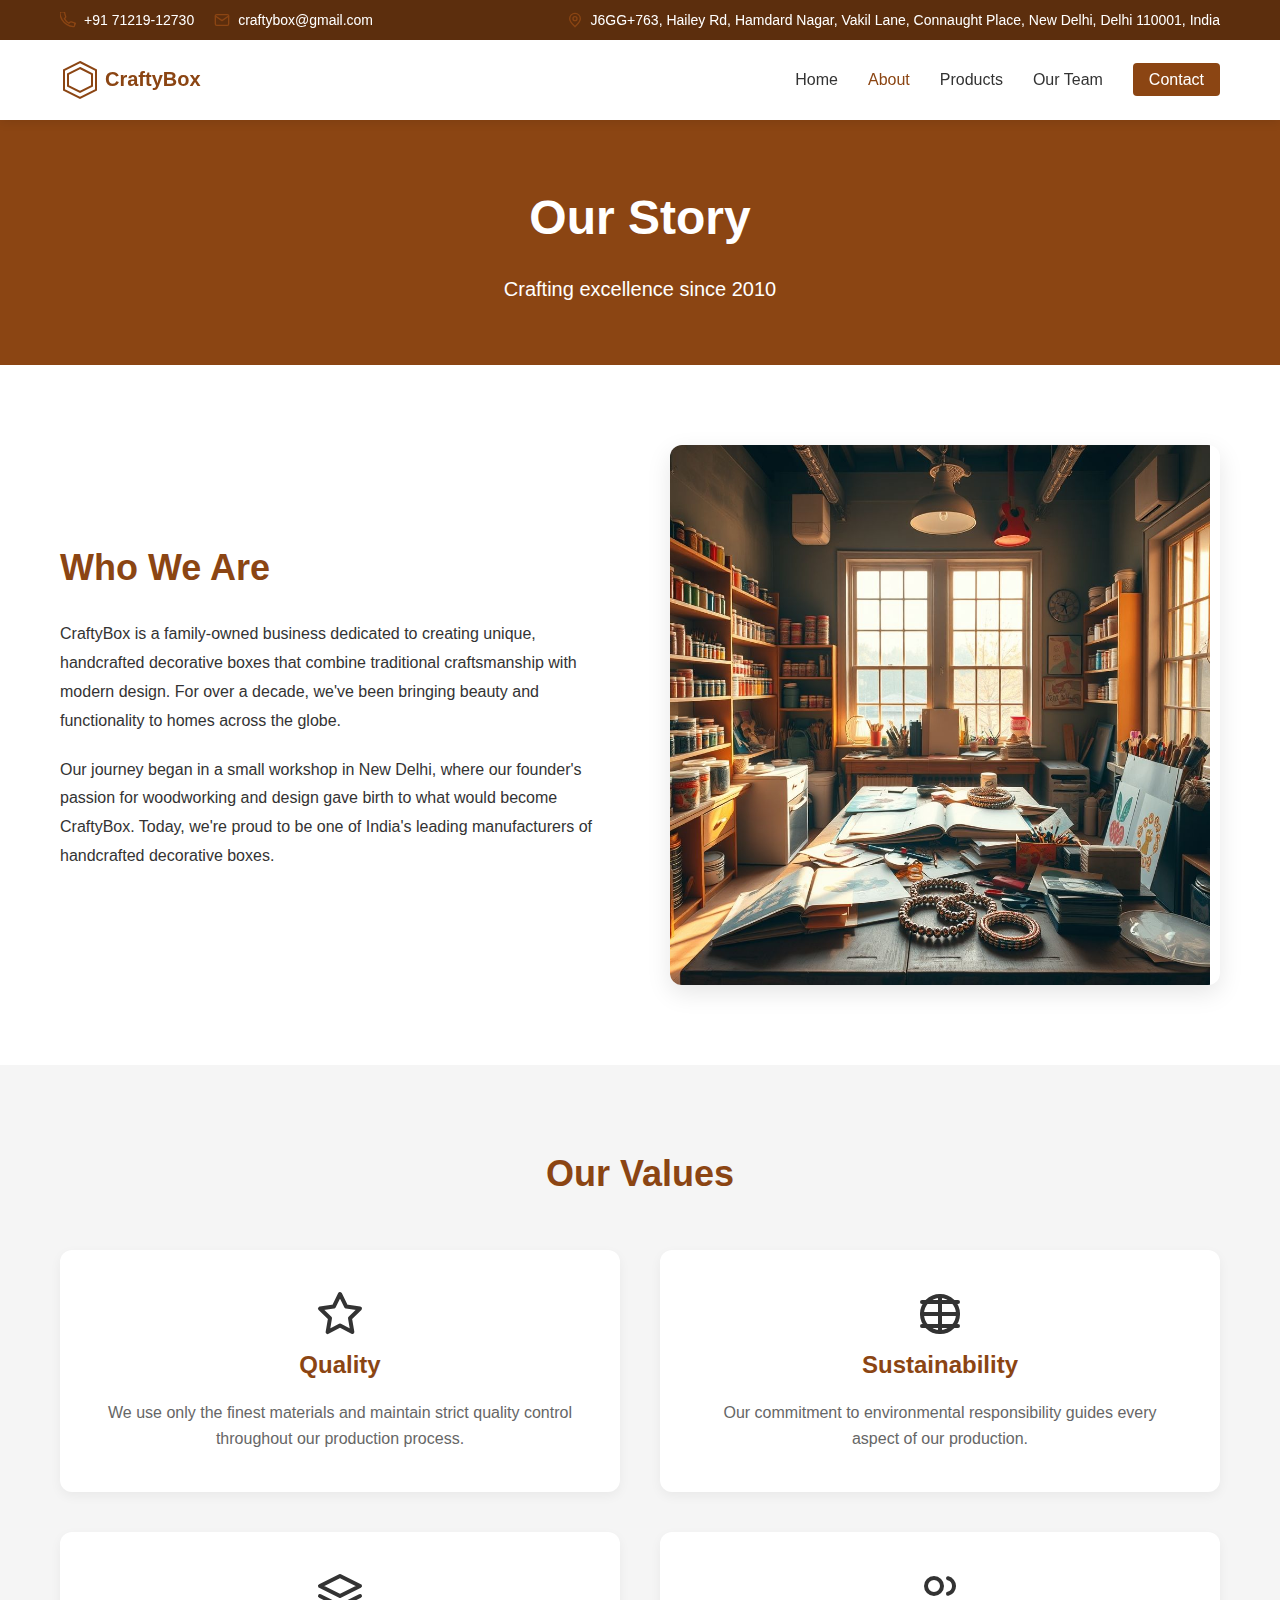
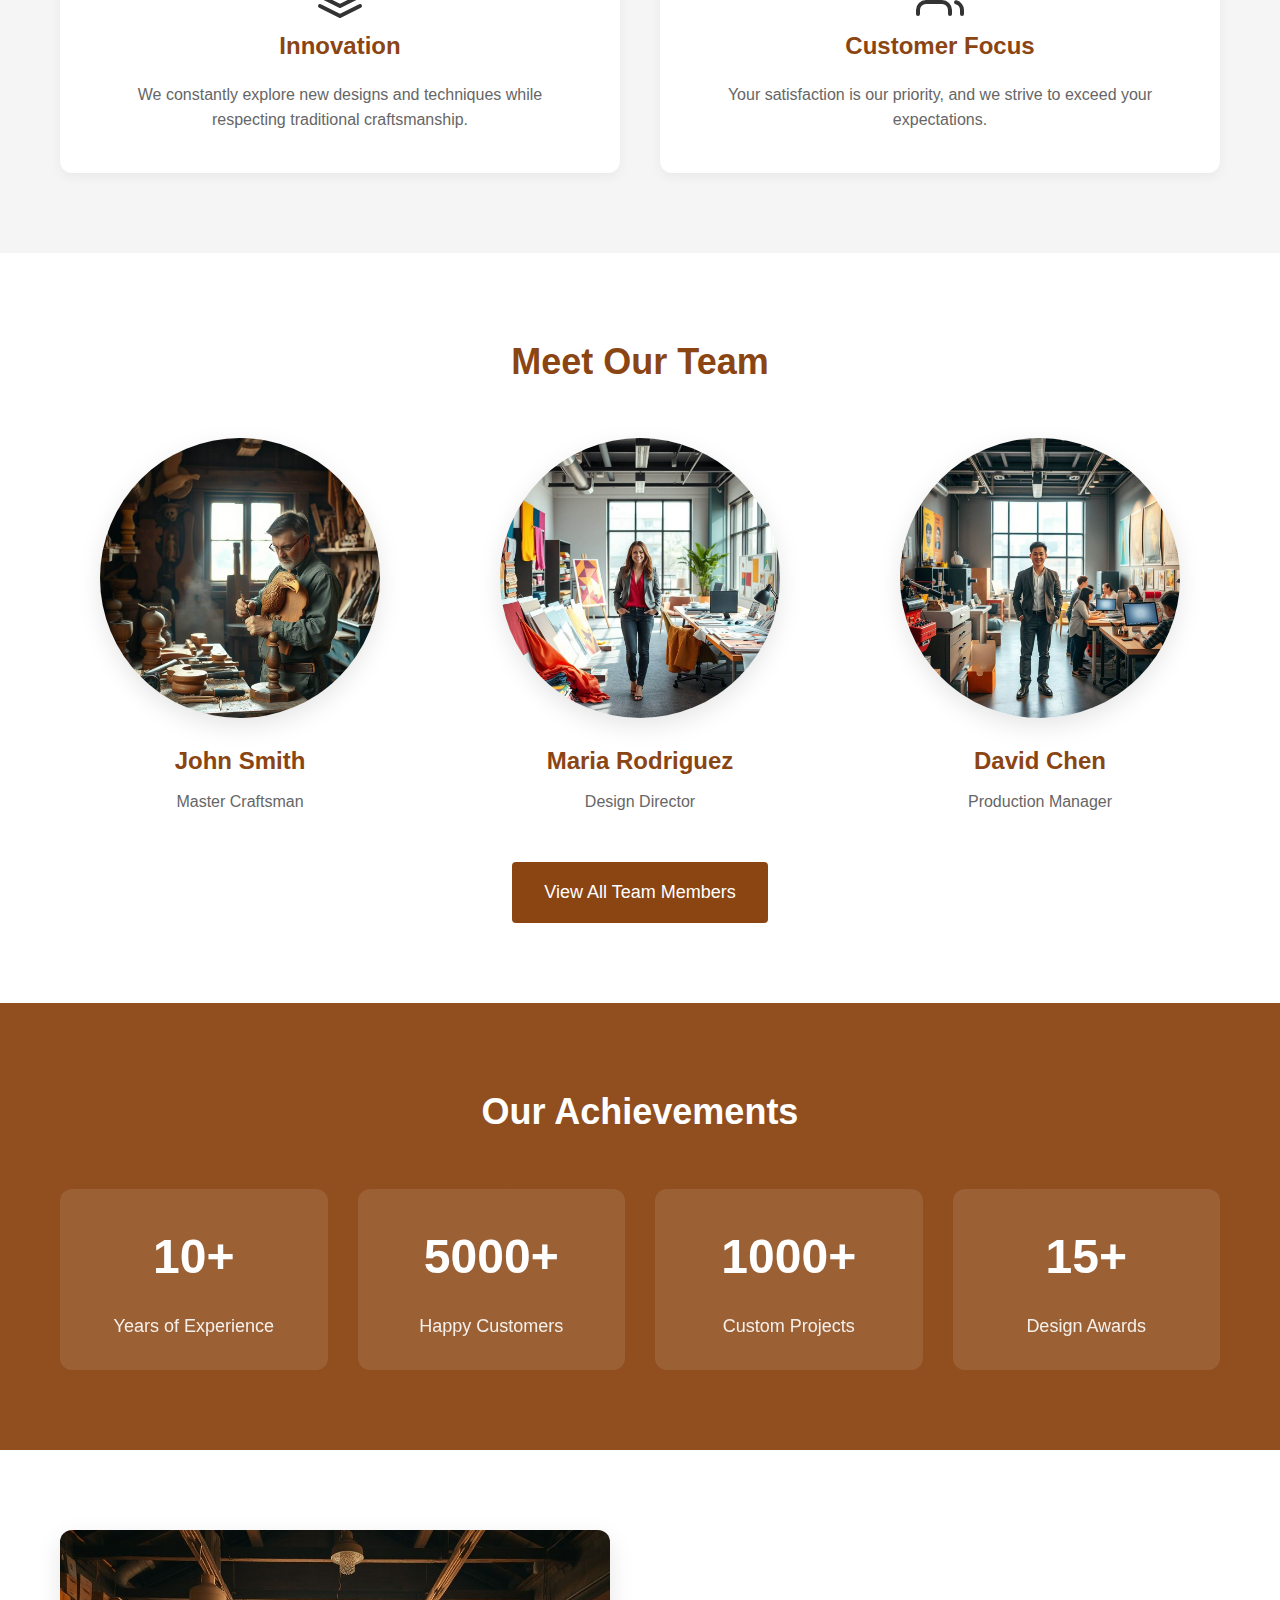
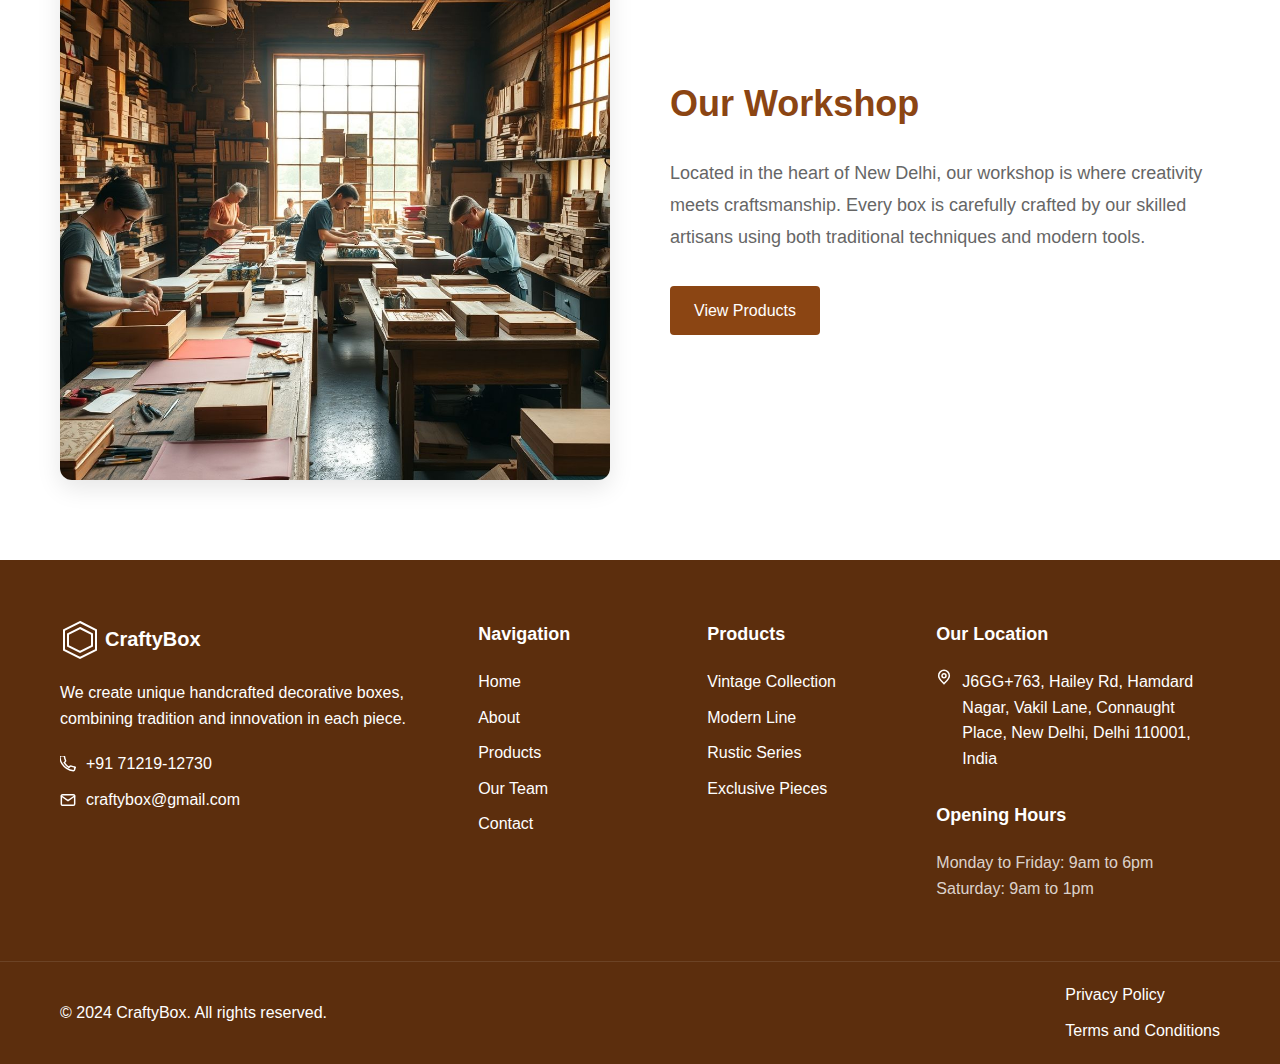
==== commit cc763637: "Update location information across multiple HTML files to reflect new address in New Delhi, India. A" ====
--- a/about.html
+++ b/about.html
@@ -24,7 +24,7 @@
                 </div>
                 <div class="header__location">
                     <img src="img/location.svg" alt="Location icon" width="16" height="16">
-                    <a href="https://maps.app.goo.gl/5tzUusp45C2kCi3v7" target="_blank">R. Augusta - Consolação, São Paulo - SP, 01309-040, Brazil</a>
+                    <a href="https://maps.app.goo.gl/m3N9H8z3Dz6b6JKXA" target="_blank">J6GG+763, Hailey Rd, Hamdard Nagar, Vakil Lane, Connaught Place, New Delhi, Delhi 110001, India</a>
                 </div>
             </div>
         </div>
@@ -232,9 +232,9 @@
                     <div class="footer__location">
                         <h4>Our Location</h4>
                         <address>
-                            <a href="https://maps.app.goo.gl/5tzUusp45C2kCi3v7" target="_blank">
+                            <a href="https://maps.app.goo.gl/m3N9H8z3Dz6b6JKXA" target="_blank">
                                 <img src="img/location-white.svg" alt="Location icon" width="16" height="16">
-                                R. Augusta - Consolação, São Paulo - SP, 01309-040, Brazil
+                                J6GG+763, Hailey Rd, Hamdard Nagar, Vakil Lane, Connaught Place, New Delhi, Delhi 110001, India
                             </a>
                         </address>
                         <div class="footer__hours">
--- a/css/style.css
+++ b/css/style.css
@@ -860,11 +860,10 @@
 
 /* Products Page */
 .products-hero {
-    padding: 60px 0 60px;
+    padding: 180px 0 60px;
     background-color: var(--color-primary);
     color: white;
     text-align: center;
-    margin-top: var(--header-height);
 }
 
 .products-hero h1 {
@@ -997,10 +996,6 @@
 }
 
 @media (max-width: 768px) {
-    .products-hero {
-        padding: 80px 0 40px;
-    }
-
     .products-hero h1 {
         font-size: 36px;
     }
@@ -1047,11 +1042,10 @@
 
 /* Contact Page */
 .contact-hero {
-    padding: 120px 0 60px;
+    padding: 180px 0 60px;
     background-color: var(--color-primary);
     color: white;
     text-align: center;
-    margin-top: var(--header-height);
 }
 
 .contact-hero h1 {
@@ -1257,10 +1251,6 @@
 }
 
 @media (max-width: 768px) {
-    .contact-hero {
-        padding: 80px 0 40px;
-    }
-
     .contact-hero h1 {
         font-size: 36px;
     }
@@ -2119,7 +2109,7 @@
 .join-team {
     padding: 80px 0;
     text-align: center;
-    background: linear-gradient(rgba(139, 69, 19, 0.9), rgba(139, 69, 19, 0.9)), url('../img/workshop-bg.jpg') center/cover;
+    background: linear-gradient(rgba(139, 69, 19, 0.9), rgba(139, 69, 19, 0.9));
     color: white;
 }
 
@@ -2319,7 +2309,7 @@
 /* Achievements Section */
 .achievements {
     padding: 80px 0;
-    background: linear-gradient(rgba(139, 69, 19, 0.95), rgba(139, 69, 19, 0.95)), url('../img/workshop-bg.jpg') center/cover;
+    background: linear-gradient(rgba(139, 69, 19, 0.95), rgba(139, 69, 19, 0.95));
     color: white;
 }
 
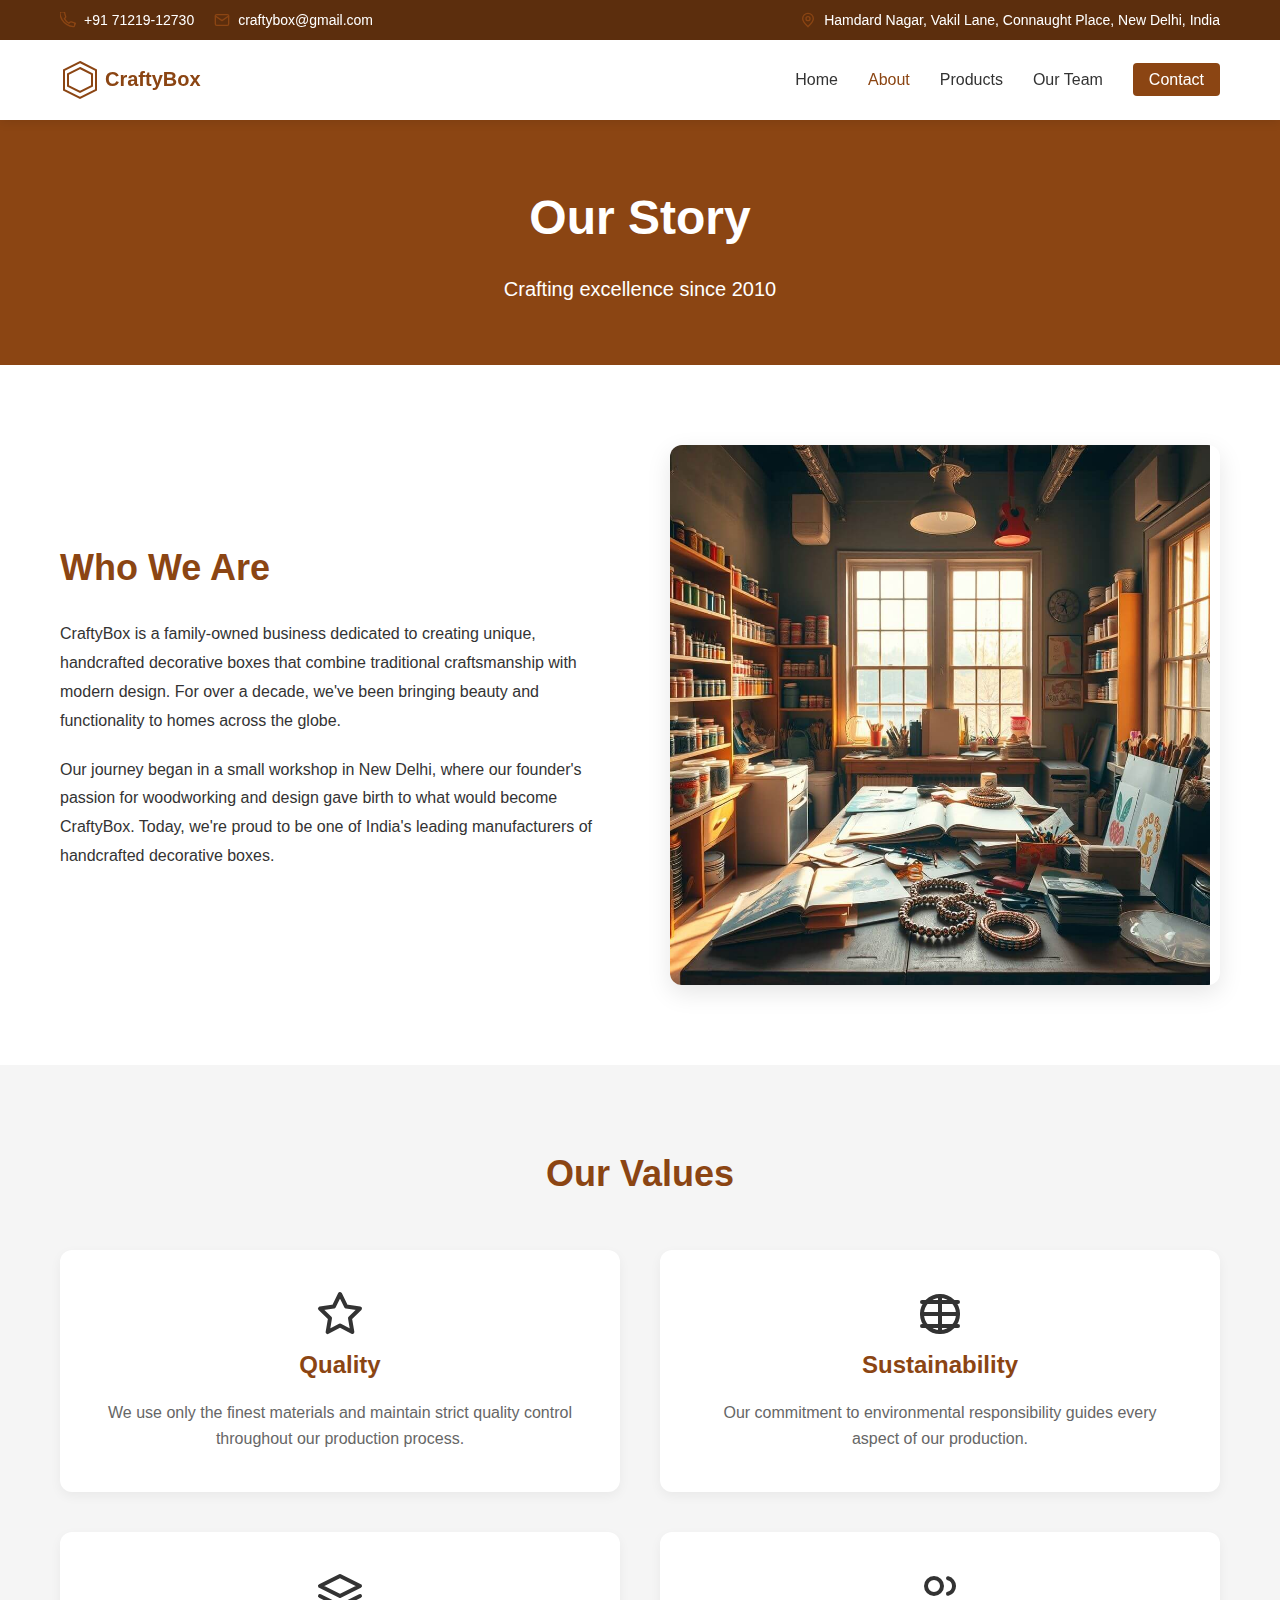
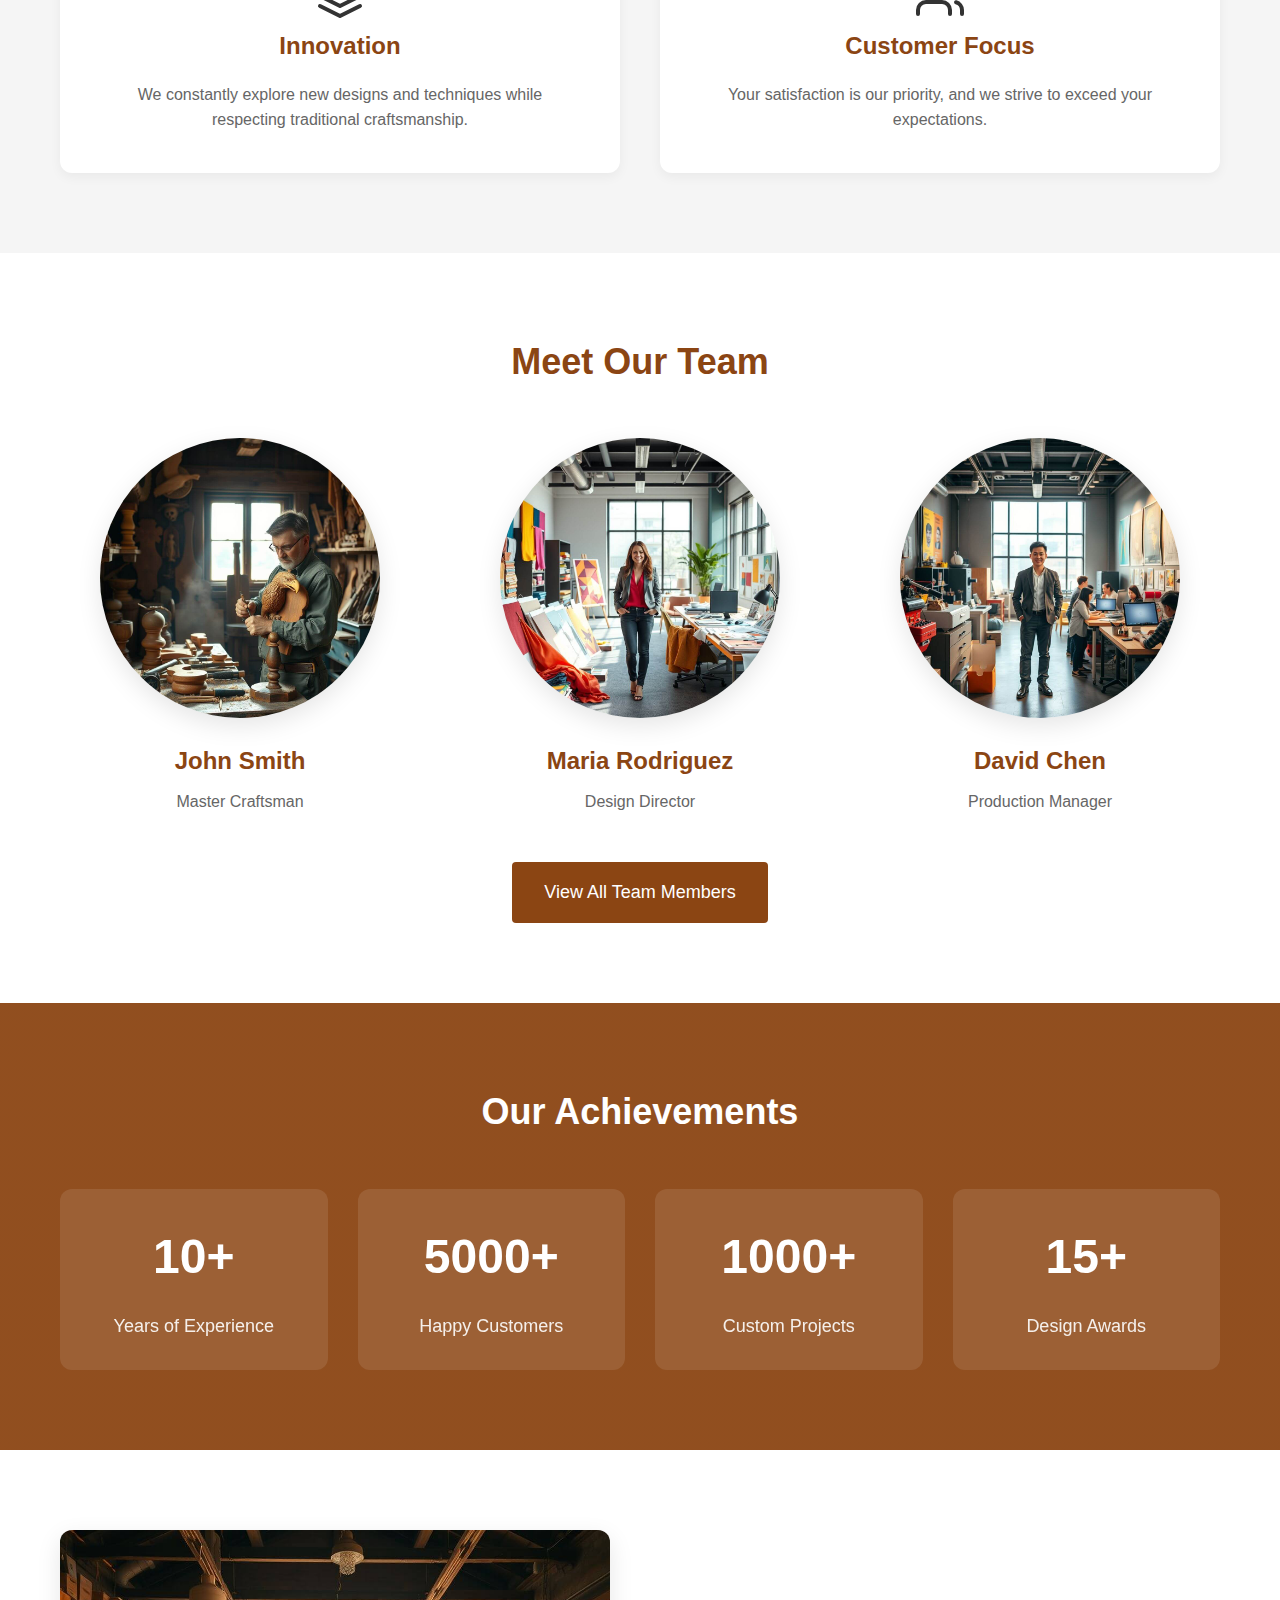
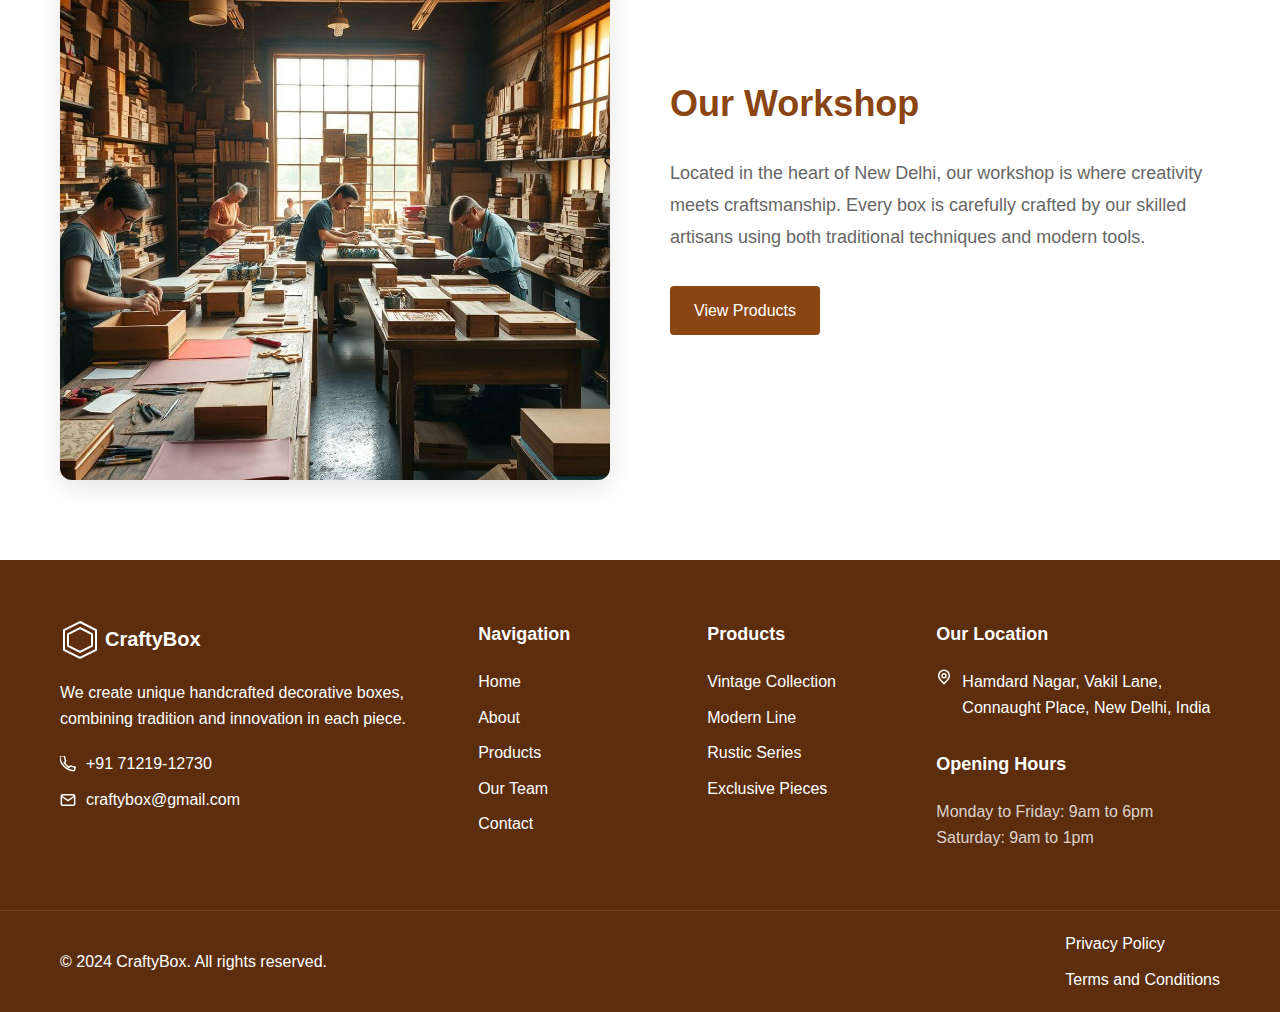
==== commit 8db8e46b: "Update location details across multiple HTML files to remove redundant address information, streamli" ====
--- a/about.html
+++ b/about.html
@@ -24,7 +24,7 @@
                 </div>
                 <div class="header__location">
                     <img src="img/location.svg" alt="Location icon" width="16" height="16">
-                    <a href="https://maps.app.goo.gl/m3N9H8z3Dz6b6JKXA" target="_blank">J6GG+763, Hailey Rd, Hamdard Nagar, Vakil Lane, Connaught Place, New Delhi, Delhi 110001, India</a>
+                    <a href="https://maps.app.goo.gl/m3N9H8z3Dz6b6JKXA" target="_blank">Hamdard Nagar, Vakil Lane, Connaught Place, New Delhi, India</a>
                 </div>
             </div>
         </div>
@@ -234,7 +234,7 @@
                         <address>
                             <a href="https://maps.app.goo.gl/m3N9H8z3Dz6b6JKXA" target="_blank">
                                 <img src="img/location-white.svg" alt="Location icon" width="16" height="16">
-                                J6GG+763, Hailey Rd, Hamdard Nagar, Vakil Lane, Connaught Place, New Delhi, Delhi 110001, India
+                                Hamdard Nagar, Vakil Lane, Connaught Place, New Delhi, India
                             </a>
                         </address>
                         <div class="footer__hours">
